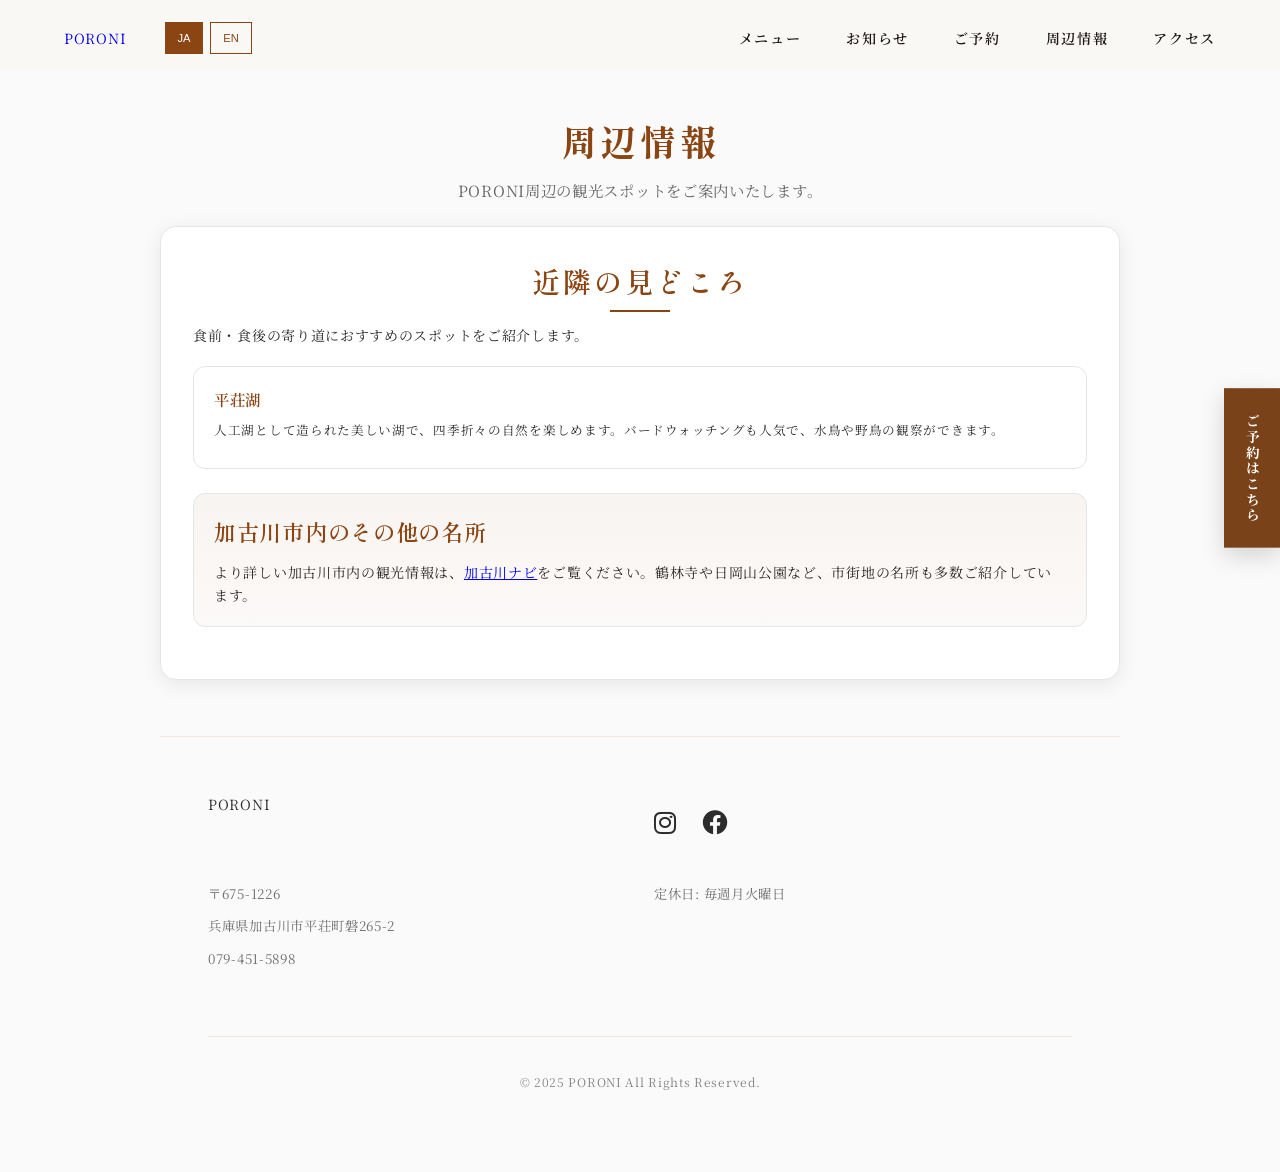
==== area-info.html @ d99c6e8c "Add files via upload" ====
<!DOCTYPE html>
<html lang="ja">
<head>
    <meta charset="UTF-8">
    <meta name="viewport" content="width=device-width, initial-scale=1.0">
    <meta name="format-detection" content="telephone=no">
    <title>周辺情報｜PORONI</title>
    
    <!-- OGP / Twitter Card -->
    <meta property="og:title" content="周辺情報｜PORONI">
    <meta property="og:description" content="PORONI周辺の観光スポットをご案内いたします。">
    <meta property="og:type" content="website">
    <meta property="og:url" content="https://poroni-kakogawa.com/area-info.html">
    <meta property="og:image" content="https://poroni-kakogawa.com/images/ogp-image.jpg">
    <meta property="og:site_name" content="PORONI">
    <meta property="og:locale" content="ja_JP">
    
    <!-- Twitter Card -->
    <meta name="twitter:card" content="summary_large_image">
    <meta name="twitter:title" content="周辺情報｜PORONI">
    <meta name="twitter:description" content="PORONI周辺の観光スポットをご案内いたします。">
    <meta name="twitter:image" content="https://poroni-kakogawa.com/images/ogp-image.jpg">
    
    <!-- その他のメタタグ -->
    <meta name="description" content="PORONI周辺の観光スポットをご案内いたします。">
    <meta name="keywords" content="イタリアン,レストラン,加古川,兵庫,周辺情報,観光,アクセス,PORONI">
    
    <link rel="stylesheet" href="styles.css?v=1.0.1">
    <link rel="preconnect" href="https://fonts.googleapis.com">
    <link rel="preconnect" href="https://fonts.gstatic.com" crossorigin>
    <link href="https://fonts.googleapis.com/css2?family=Noto+Serif+JP:wght@400;500;700&display=swap" rel="stylesheet">
    <link href="https://fonts.googleapis.com/css2?family=Shippori+Mincho+B1&display=swap" rel="stylesheet">
    <link rel="stylesheet" href="https://cdnjs.cloudflare.com/ajax/libs/font-awesome/6.0.0/css/all.min.css">
    
    <style>
      :root{
        --bg:#f8f7f4;          /* 背景（温かみのあるオフホワイト） */
        --card:#ffffff;        /* セクション背景 */
        --text:#2c2c2c;        /* 主要テキスト */
        --muted:#666666;       /* 補助テキスト */
        --accent:#8b4513;      /* 強調（ブラウン） */
        --ok:#8b4513;          /* ○ 予約可（ブラウン） */
        --ng:#d4c4b7;         /* △ 定休日（ベージュ） */
        --warn:#8b4513;        /* 注意喚起（ブラウン） */
        --danger:#8b4513;      /* キャンセル料など（ブラウン） */
        --border:#e5e5e5;      /* 罫線 */
        --radius:16px;
        --shadow:0 4px 20px rgba(0,0,0,.08);
      }
      
      /* メインコンテナの調整 */
      main { padding-top: 0; }
      
      .area-info-container{ max-width:1000px; margin:0 auto; padding:32px 20px 64px; }
      
      .area-info-header{ margin-bottom:24px; text-align:center; }
      .area-info-header h1{ font-size:clamp(28px,4vw,36px); margin:0 0 8px; letter-spacing:.1em; color:var(--accent); font-weight:700; }
      .area-info-header p{ margin:0; color:var(--muted); font-size:1.1rem; }

      .area-info-section{ background:var(--card); border:1px solid var(--border); border-radius:var(--radius); box-shadow:var(--shadow); padding:32px; margin:24px 0; }
      .area-info-section h2{ font-size:clamp(22px,3vw,28px); margin:0 0 20px; letter-spacing:.1em; color:var(--accent); font-weight:600; text-align:center; position:relative; }
      .area-info-section h2::after{ content:''; position:absolute; bottom:-8px; left:50%; transform:translateX(-50%); width:60px; height:2px; background:var(--accent); }
      .area-info-section h3{ font-size:clamp(18px,2.5vw,22px); margin:24px 0 12px; color:var(--accent); font-weight:600; }

      /* 観光スポットグリッド */
      .spots-grid{ display:grid; grid-template-columns:repeat(auto-fit, minmax(300px, 1fr)); gap:24px; margin:20px 0; }
      .spot-card{ background:var(--card); border:1px solid var(--border); border-radius:12px; padding:20px; transition:all 0.3s ease; }
      .spot-card:hover{ transform:translateY(-4px); box-shadow:0 8px 25px rgba(0,0,0,.1); }
      .spot-card h4{ font-size:1.1rem; margin:0 0 8px; color:var(--accent); font-weight:600; }
      .spot-card p{ margin:0 0 8px; color:var(--text); font-size:0.9rem; line-height:1.6; }
      .spot-card .distance{ color:var(--muted); font-size:0.8rem; }

      /* アクセス情報 */
      .access-info{ margin:20px 0; }
      .access-item{ display:flex; align-items:center; gap:12px; margin:12px 0; padding:12px; background:rgba(139,69,19,.05); border-radius:8px; }
      .access-item i{ color:var(--accent); font-size:1.2rem; }
      .access-item .info{ flex:1; }
      .access-item h4{ margin:0 0 4px; color:var(--accent); font-size:1rem; }
      .access-item p{ margin:0; color:var(--text); font-size:0.9rem; }

      /* 駐車場情報 */
      .parking-info{ background:linear-gradient(180deg,rgba(139,69,19,.06),rgba(139,69,19,.03)); border:1px solid var(--border); border-radius:12px; padding:20px; margin:20px 0; }
      .parking-info h3{ margin:0 0 12px; color:var(--accent); }
      .parking-info ul{ margin:0; padding-left:20px; }
      .parking-info li{ margin:8px 0; color:var(--text); }

      .area-info-footer{ margin-top:40px; color:var(--muted); font-size:.95rem; text-align:center; padding:24px 0; border-top:1px solid var(--border); }
      
      /* ナビゲーション */
      .nav-back{ display:inline-flex; align-items:center; gap:8px; color:var(--accent); text-decoration:none; font-weight:600; margin-bottom:24px; padding:8px 16px; border:1px solid var(--accent); border-radius:999px; transition:all 0.2s; }
      .nav-back:hover{ background:var(--accent); color:white; }

      /* ページ遷移アニメーション */
      .page-transition-overlay {
        position: fixed;
        top: 0;
        left: 0;
        width: 100%;
        height: 100%;
        background: var(--accent);
        z-index: 9999;
        opacity: 0;
        visibility: hidden;
        transition: all 0.4s ease-in-out;
      }

      .page-transition-overlay.active {
        opacity: 1;
        visibility: visible;
      }

      .page-transition-overlay::before {
        content: '';
        position: absolute;
        top: 50%;
        left: 50%;
        transform: translate(-50%, -50%);
        width: 60px;
        height: 60px;
        border: 3px solid rgba(255, 255, 255, 0.3);
        border-top: 3px solid white;
        border-radius: 50%;
        animation: spin 1s linear infinite;
      }

      @keyframes spin {
        0% { transform: translate(-50%, -50%) rotate(0deg); }
        100% { transform: translate(-50%, -50%) rotate(360deg); }
      }

      /* ページロード時のフェードイン */
      body {
        opacity: 0;
        animation: fadeIn 0.6s ease-in-out forwards;
      }

      @keyframes fadeIn {
        to {
          opacity: 1;
        }
      }
    </style>
</head>
<body class="day site-loading" data-lang="ja">
    <div class="page-loader" aria-hidden="true">
        <img src="images/logo.png" alt="">
    </div>
    <!-- ページ遷移オーバーレイ -->
    <div class="page-transition-overlay"></div>
    
    <a href="#" class="back-to-top" aria-label="ページの先頭に戻る" aria-label-ja="ページの先頭に戻る" aria-label-en="Back to top">
        <i class="fas fa-arrow-up"></i>
    </a>
            <header>
                <nav>
                    <a href="index.html" class="logo">PORONI</a>
                    <div class="language-switch">
                        <button class="lang-btn active" data-lang="ja">JA</button>
                        <button class="lang-btn" data-lang="en">EN</button>
                    </div>
                    <div class="hamburger">
                        <span></span>
                        <span></span>
                        <span></span>
                    </div>
                    <ul class="nav-links">
                        <li><a href="index.html#menu" data-ja="メニュー" data-en="MENU">メニュー</a></li>
                        <li><a href="index.html#news" data-ja="お知らせ" data-en="NEWS">お知らせ</a></li>
                        <li><a href="reservation.html" data-ja="ご予約" data-en="RESERVATION">ご予約</a></li>
                        <li><a href="area-info.html" data-ja="周辺情報" data-en="AREA INFO">周辺情報</a></li>
                        <li><a href="index.html#access" data-ja="アクセス" data-en="ACCESS">アクセス</a></li>
                    </ul>
                </nav>
            </header>

    <main>
        <div class="area-info-container">
            <div class="area-info-header" style="margin-top: 80px;">
                <h1 data-ja="周辺情報" data-en="AREA INFORMATION">周辺情報</h1>
                <p class="muted" data-ja="PORONI周辺の観光スポットをご案内いたします。" data-en="We provide information about tourist spots around PORONI.">PORONI周辺の観光スポットをご案内いたします。</p>
            </div>

            <section class="area-info-section" aria-labelledby="spots-heading">
                <h2 id="spots-heading" data-ja="近隣の見どころ" data-en="NEARBY ATTRACTIONS">近隣の見どころ</h2>
                <p class="muted" data-ja="食前・食後の寄り道におすすめのスポットをご紹介します。" data-en="We introduce recommended spots for before or after dining.">食前・食後の寄り道におすすめのスポットをご紹介します。</p>
                
                <div class="spots-grid">
                    <div class="spot-card">
                        <h4 data-ja="平荘湖" data-en="Hirazou Lake">平荘湖</h4>
                        <p data-ja="人工湖として造られた美しい湖で、四季折々の自然を楽しめます。バードウォッチングも人気で、水鳥や野鳥の観察ができます。" data-en="A beautiful artificial lake where you can enjoy nature throughout the four seasons. Popular for birdwatching, you can observe waterfowl and wild birds.">人工湖として造られた美しい湖で、四季折々の自然を楽しめます。バードウォッチングも人気で、水鳥や野鳥の観察ができます。</p>
                    </div>
                </div>
                
                <div class="parking-info" style="margin-top: 24px;">
                    <h3 data-ja="加古川市内のその他の名所" data-en="Other Attractions in Kakogawa">加古川市内のその他の名所</h3>
                    <p data-ja="より詳しい加古川市内の観光情報は、<a href='https://kako-navi.jp' target='_blank' rel='noopener noreferrer'>加古川ナビ</a>をご覧ください。鶴林寺や日岡山公園など、市街地の名所も多数ご紹介しています。" data-en="For more detailed tourist information in Kakogawa city, please visit <a href='https://kako-navi.jp' target='_blank' rel='noopener noreferrer'>Kakogawa Navi</a>. It introduces many attractions in the city area including Tsurumine Temple and Hiyokayama Park.">より詳しい加古川市内の観光情報は、<a href="https://kako-navi.jp" target="_blank" rel="noopener noreferrer">加古川ナビ</a>をご覧ください。鶴林寺や日岡山公園など、市街地の名所も多数ご紹介しています。</p>
                </div>
            </section>

            <div class="footer-content">
                <div class="footer-logo">PORONI</div>
                <div class="footer-social">
                    <a href="https://www.instagram.com/poroni_kakogawa/" target="_blank" rel="noopener noreferrer">
                        <i class="fab fa-instagram"></i>
                    </a>
                    <a href="https://www.facebook.com/poroni" target="_blank" rel="noopener noreferrer">
                        <i class="fab fa-facebook"></i>
                    </a>
                </div>
                <div class="footer-info">
                    <p>〒675-1226</p>
                    <p data-ja="兵庫県加古川市平荘町磐265-2" data-en="265-2 Hirazou-cho Iwai, Kakogawa-shi, Hyogo">兵庫県加古川市平荘町磐265-2</p>
                    <p>079-451-5898</p>
                </div>
                <div class="footer-hours">
                    <p data-ja="定休日: 毎週月火曜日" data-en="Closed: Every Monday & Tuesday">定休日: 毎週月火曜日</p>
                </div>
                <div class="footer-bottom">
                    <p>&copy; 2025 PORONI All Rights Reserved.</p>
                </div>
            </div>
        </div>
    </main>

    <a href="reservation.html" class="reservation-banner" data-ja="ご予約はこちら" data-en="MAKE RESERVATION">ご予約はこちら</a>

    <script src="script.js?v=1.0.1"></script>
</body>
</html>
---- styles.css ----
/* 全体のスタイル */
* {
    margin: 0;
    padding: 0;
    box-sizing: border-box;
    transition: all 0.3s ease-in-out;
}

html {
    scroll-behavior: smooth;
    scroll-padding-top: 80px; /* ヘッダーの高さ分のパディングを追加 */
    font-size: clamp(14px, 1vw, 16px);
}

body {
    font-family: 'Noto Serif JP', serif;
    margin: 0;
    padding: 0;
    color: #2c2c2c;
    line-height: 1.6;
    letter-spacing: 0.05em;
    background-color: #fafafa;
    background-image: url('images/pattern.png');
    background-repeat: repeat;
    background-size: 200px;
    background-opacity: 0.05;
}

h1, h2, h3, .section-title {
    font-family: 'Shippori Mincho B1', serif;
}

body.site-loading {
    overflow: hidden;
}

.page-loader {
    position: fixed;
    inset: 0;
    z-index: 10000;
    display: flex;
    align-items: center;
    justify-content: center;
    background-color: #faf8f5;
    opacity: 1;
    visibility: visible;
    transition: opacity 0.7s ease, visibility 0.7s ease;
}

.page-loader img {
    width: clamp(96px, 12vw, 150px);
    height: auto;
    opacity: 0;
    transform: translateY(12px) scale(0.96);
    animation: loaderLogoIn 0.9s ease forwards;
}

body.loader-done .page-loader {
    opacity: 0;
    visibility: hidden;
    pointer-events: none;
}

@keyframes loaderLogoIn {
    0% {
        opacity: 0;
        transform: translateY(12px) scale(0.96);
    }
    100% {
        opacity: 1;
        transform: translateY(0) scale(1);
    }
}

/* ヘッダーとナビゲーション */
header {
    background-color: rgba(250, 248, 245, 0.96);
    box-shadow: none;
    position: fixed;
    width: 100%;
    top: 0;
    z-index: 1000;
    transition: transform 0.3s ease;
    border-bottom: none;
    padding: 1.4rem 0 1rem;
}

nav {
    display: flex;
    justify-content: space-between;
    align-items: center;
    max-width: none;
    margin: 0 auto;
    padding: 0 clamp(1.6rem, 5vw, 5.5rem);
    gap: clamp(1.2rem, 3vw, 3rem);
}

.logo {
    display: inline-flex;
    align-items: center;
    text-decoration: none;
}

.logo img {
    display: block;
    width: auto;
    height: clamp(62px, 7vw, 92px);
    object-fit: contain;
}

.nav-links {
    display: flex;
    list-style: none;
    margin: 0 0 0 auto;
    padding: 0;
    align-items: center;
}

.nav-links li {
    margin-left: clamp(1.4rem, 3.5vw, 3.2rem);
    position: relative;
    display: flex;
    align-items: center;
}

.nav-links a {
    text-decoration: none;
    color: #1f1a17;
    font-weight: 600;
    transition: color 0.3s ease;
    font-size: clamp(0.9rem, 1.1vw, 1.05rem);
    letter-spacing: 0.12em;
    padding: 0.5rem 0;
    display: flex;
    align-items: center;
}

.nav-links a::after {
    content: '';
    position: absolute;
    bottom: 0;
    left: 0;
    width: 100%;
    height: 1px;
    background-color: #8b4513;
    transform: scaleX(0);
    transform-origin: right;
    transition: transform 0.5s ease;
}

.nav-links a:hover {
    color: #8b4513;
}

.nav-links a:hover::after {
    transform: scaleX(1);
    transform-origin: left;
}

.nav-social {
    display: flex;
    gap: 1.5rem;
    margin-left: 2rem;
    align-items: center;
}

.language-switch {
    display: flex;
    gap: 0.5rem;
    margin-left: 0;
    margin-right: 0;
    align-items: center;
}

.lang-btn {
    background: none;
    border: 1px solid #8b4513;
    color: #8b4513;
    padding: 0.65rem 0.85rem;
    border-radius: 0;
    cursor: pointer;
    font-size: 0.8rem;
    font-weight: 500;
    transition: all 0.3s ease;
}

.lang-btn:hover {
    background-color: #8b4513;
    color: #fff;
}

.lang-btn.active {
    background-color: #8b4513;
    color: #fff;
}

@media (max-width: 768px) {
    .language-switch {
        margin-left: auto;
        margin-right: 0.5rem;
    }
    
    .lang-btn {
        padding: 0.2rem 0.6rem;
        font-size: 0.7rem;
    }
}

/* 時間帯に応じたテキストカラー調整 */
body.evening .nav-social a {
    color: #000;
}

body.night .nav-social a {
    color: #fff;
}

body.night .nav-social a:hover {
    color: #ccc;
}

/* ヒーローセクション */
.hero {
    height: 100vh;
    min-height: 760px;
    display: flex;
    align-items: center;
    position: relative;
    overflow: hidden;
    background-color: #faf8f5;
    padding-top: 7.5rem;
}

.hero::before {
    content: '';
    position: absolute;
    top: 6.4rem;
    right: 0;
    width: 66%;
    height: calc(100% - 11.2rem);
    background:
        linear-gradient(90deg, rgba(250, 248, 245, 0.18) 0%, rgba(250, 248, 245, 0) 24%, rgba(0, 0, 0, 0.02) 100%),
        url('images/7.png');
    background-size: cover;
    background-position: center;
    clip-path: polygon(12% 0, 100% 0, 100% 100%, 0% 100%);
    z-index: 1;
}

.hero::after {
    content: '';
    position: absolute;
    top: 6.4rem;
    right: 0;
    width: 66%;
    height: calc(100% - 11.2rem);
    background-image: url('images/texture.png');
    background-repeat: repeat;
    opacity: 0.035;
    z-index: 2;
    clip-path: polygon(12% 0, 100% 0, 100% 100%, 0% 100%);
}

.hero-content {
    position: relative;
    z-index: 3;
    max-width: none;
    margin: 0 auto;
    padding: 0 clamp(2rem, 7vw, 8rem);
    display: flex;
    align-items: center;
    justify-content: flex-start;
    width: 100%;
}

.hero-text {
    width: min(35rem, 38%);
    padding-right: 2rem;
    position: relative;
    z-index: 10;
    background: none;
}

.hero-text::before {
    content: none;
}

.hero-text h1,
.hero-text p {
    transform: none;
}

.hero h1 {
    font-size: clamp(2.1rem, 3.3vw, 3.25rem);
    margin-bottom: 2.4rem;
    letter-spacing: 0.16em;
    font-weight: 800;
    color: #241915;
    line-height: 1.55;
    opacity: 0;
    transform: translateY(30px);
    animation: fadeInUp 1s ease forwards;
    animation-delay: 0.5s;
    white-space: normal;
}

.hero p {
    font-size: clamp(0.9rem, 1vw, 1.05rem);
    margin-bottom: 1.4rem;
    letter-spacing: 0.1em;
    line-height: 2;
    font-weight: 400;
    color: rgba(36, 25, 21, 0.78);
    opacity: 0;
    transform: translateY(30px);
    animation: fadeInUp 1s ease forwards;
    animation-delay: 0.8s;
}

.hero .hero-en {
    margin-top: 1.8rem;
    margin-bottom: 2.8rem;
    color: rgba(36, 25, 21, 0.76);
    line-height: 1.9;
    letter-spacing: 0.13em;
}

.hero-reservation-link {
    display: inline-flex;
    align-items: center;
    justify-content: center;
    min-width: 260px;
    padding: 1.1rem 2.2rem;
    border: 1px solid rgba(95, 50, 20, 0.72);
    color: #6b3915;
    background: rgba(250, 248, 245, 0.42);
    text-decoration: none;
    font-size: 0.95rem;
    font-weight: 700;
    letter-spacing: 0.14em;
    transition: all 0.3s ease;
}

.hero-reservation-link::after {
    content: '→';
    margin-left: 2rem;
    font-size: 1.1rem;
}

.hero-reservation-link:hover {
    color: #fff;
    background: #6b3915;
}

.hero .cta-button {
    display: inline-block;
    padding: clamp(0.8rem, 2vw, 1.2rem) clamp(1.5rem, 4vw, 3rem);
    background-color: #8b4513;
    color: #fff;
    text-decoration: none;
    border: none;
    transition: all 0.3s ease;
    letter-spacing: 0.2em;
    font-size: clamp(0.7rem, 1.5vw, 0.9rem);
    position: relative;
    overflow: hidden;
    opacity: 0;
    transform: translateY(30px);
    animation: fadeInUp 1s ease forwards;
    animation-delay: 1.1s;
}

.hero .cta-button:hover {
    background-color: #d2691e;
    transform: translateY(-3px);
    box-shadow: 0 5px 15px rgba(139, 69, 19, 0.3);
}

/* ヒーローセクションの装飾要素 */
.hero-decoration {
    display: none;
}

.decoration-line {
    width: 50px;
    height: 1px;
    background-color: #8b4513;
    margin: 0 1rem;
}

.decoration-circle {
    width: 10px;
    height: 10px;
    border-radius: 50%;
    background-color: #8b4513;
}

/* メニューセクション */
.menu-section {
    padding: clamp(4rem, 10vw, 8rem) 1rem;
    max-width: 1280px;
    margin: 0 auto;
    position: relative;
}

.menu-section::before {
    content: '';
    position: absolute;
    top: 0;
    left: 50%;
    transform: translateX(-50%);
    width: 1px;
    height: 50px;
    background-color: #8b4513;
}

.menu-section h2 {
    text-align: center;
    margin-bottom: 4rem;
    font-size: clamp(1.65rem, 3vw + 0.5rem, 2.35rem);
    letter-spacing: 0.2em;
    font-weight: 800;
    position: relative;
}

.menu-section h2::after {
    content: '';
    display: block;
    width: 50px;
    height: 1px;
    background-color: #8b4513;
    margin: 1rem auto;
}

.menu-grid {
    display: grid;
    grid-template-columns: repeat(auto-fit, minmax(300px, 1fr));
    gap: 3rem;
    margin-bottom: 3rem;
    transition: grid-template-columns 0.5s ease;
}

.menu-item {
    background: #fff;
    padding: clamp(1.5rem, 3vw, 2.5rem);
    border-radius: 8px;
    box-shadow: 0 3px 15px rgba(0,0,0,0.05);
    transition: all 0.3s ease;
    position: relative;
    overflow: hidden;
}

.menu-item::before {
    content: '';
    position: absolute;
    top: 0;
    left: 0;
    width: 100%;
    height: 100%;
    background-image: url('images/paper-texture.png');
    background-repeat: repeat;
    opacity: 0.05;
    pointer-events: none;
}

.menu-item:hover {
    transform: translateY(-5px);
    box-shadow: 0 5px 20px rgba(0,0,0,0.1);
}

.menu-item h3 {
    font-size: clamp(1.08rem, 2.5vw, 1.5rem);
    margin-bottom: 1.5rem;
    letter-spacing: 0.15em;
    line-height: 1.4;
    font-weight: 800;
    color: #211b17;
}

.menu-item h3 .subtitle {
    font-size: 0.8em;
    color: rgba(44, 44, 44, 0.58);
    font-weight: 500;
    margin-left: 0.5rem;
}

.menu-item p {
    margin-bottom: 1rem;
    font-size: clamp(0.8rem, 1.5vw, 0.95rem);
    line-height: 1.6;
    letter-spacing: 0.08em;
    font-weight: 400;
    color: rgba(95, 50, 20, 0.72);
}

.menu-item-price {
    font-size: clamp(1rem, 2vw, 1.2rem);
    font-weight: 700;
    margin-bottom: 1.5rem;
    color: #6f3915;
}

.menu-item-time {
    font-size: clamp(0.75rem, 1.5vw, 0.9rem);
    color: rgba(95, 50, 20, 0.68);
}

.menu-item-note {
    margin-top: 1.5rem;
    padding-top: 1.5rem;
    border-top: 1px solid rgba(139, 69, 19, 0.1);
    font-size: clamp(0.7rem, 1.2vw, 0.85rem);
    font-style: italic;
    color: rgba(95, 50, 20, 0.62);
}

.menu-note {
    text-align: center;
    margin-top: 3rem;
    padding-top: 2rem;
    border-top: 1px solid rgba(139, 69, 19, 0.1);
}

.menu-note p {
    color: #666;
    font-size: clamp(0.75rem, 1.5vw, 0.9rem);
    margin-bottom: 0.5rem;
}

.menu-note p:before {
    content: '※';
    margin-right: 0.5rem;
    color: #000;
    opacity: 0.8;
}

.menu-social {
    display: flex;
    justify-content: center;
    gap: 2rem;
    margin-top: 2rem;
}

.menu-social a {
    color: #8b4513;
    font-size: 1.8rem;
    transition: all 0.3s ease;
}

.menu-social a:hover {
    color: #d2691e;
    transform: scale(1.1);
}

/* 時間帯に応じたテキストカラー調整 */
body.evening .menu-social a {
    color: #8b4513;
}

body.night .menu-social a {
    color: #f5e6d3;
}

body.night .menu-social a:hover {
    color: #d4c4b7;
}

/* 店舗情報セクション */
.about-section {
    width: 100%;
    background-color: #f5f5f5;
    background-image: url('images/pattern-light.png');
    background-repeat: repeat;
    background-size: 150px;
    padding: clamp(4rem, 10vw, 8rem) 0 0;
    position: relative;
    overflow: hidden;
}

.about-background {
    position: absolute;
    top: 0;
    left: 0;
    width: 100%;
    height: 100%;
    z-index: 0;
    opacity: 0.1;
}

.about-bg-img {
    width: 100%;
    height: 100%;
    object-fit: cover;
    object-position: -50% center;
}

.about-inner {
    max-width: 1280px;
    margin: 0 auto;
    padding: 0 5%;
    position: relative;
    z-index: 1;
}

.about-content {
    display: grid;
    grid-template-columns: repeat(auto-fit, minmax(300px, 1fr));
    gap: 3rem;
    margin-bottom: 4rem;
}

.info {
    padding: 1rem 0;
    position: relative;
}

.info h3 {
    margin-bottom: 1.5rem;
    letter-spacing: 0.15em;
    color: #211b17;
    font-size: clamp(1.08rem, 2vw, 1.3rem);
    font-weight: 800;
    position: relative;
    padding-bottom: 0.5rem;
}

.info h3::after {
    content: '';
    display: block;
    width: 30px;
    height: 1px;
    background-color: #8b4513;
    position: absolute;
    bottom: 0;
    left: 0;
}

.info p {
    margin-bottom: 0.8rem;
    font-size: clamp(0.8rem, 1.5vw, 0.95rem);
    letter-spacing: 0.08em;
    line-height: 1.8;
    font-weight: 400;
    color: rgba(44, 44, 44, 0.68);
}

.info a {
    color: inherit;
    text-decoration: none;
    transition: color 0.3s ease;
}

.info a:hover {
    color: #8b4513;
}

/* アクセスセクション */
.contact-section {
    padding: clamp(4rem, 10vw, 8rem) 1rem;
    max-width: 1280px;
    margin: 0 auto;
    position: relative;
    overflow: hidden;
}

.map-container {
    width: 100%;
    max-width: 960px;
    margin: 0 auto 3rem;
    border-radius: 8px;
    overflow: hidden;
    box-shadow: 0 3px 15px rgba(0,0,0,0.1);
    position: relative;
    padding: 20px;
    background: #fff;
}

.map-container::before {
    content: '';
    position: absolute;
    top: 10px;
    left: 10px;
    right: 10px;
    bottom: 10px;
    border: 1px solid rgba(139, 69, 19, 0.2);
    border-radius: 4px;
    pointer-events: none;
}

.map-container::after {
    content: '';
    position: absolute;
    top: 20px;
    left: 20px;
    right: 20px;
    bottom: 20px;
    border: 1px solid rgba(139, 69, 19, 0.1);
    border-radius: 4px;
    pointer-events: none;
}

.map-container iframe {
    display: block;
    width: 100%;
    height: 350px;
    border: none;
    filter: grayscale(100%);
    border-radius: 4px;
}

.access-info {
    text-align: left;
    margin: 2rem 0 4rem;
    color: #2c2c2c;
    font-size: clamp(0.8rem, 1.5vw, 0.95rem);
    padding-left: 5%;
}

.access-info p {
    margin-bottom: 0.5rem;
}

.access-info .info {
    background: #fff;
    padding: 2rem;
    border-radius: 8px;
    box-shadow: 0 3px 15px rgba(0,0,0,0.05);
}

.access-info .info h3 {
    color: #8b4513;
    font-size: 1.2rem;
    font-weight: 800;
    margin-bottom: 1.5rem;
    padding-bottom: 0.5rem;
    border-bottom: 1px solid rgba(139, 69, 19, 0.2);
}

.access-info .info p {
    margin-bottom: 0.8rem;
    color: rgba(44, 44, 44, 0.68);
    font-size: 0.95rem;
    line-height: 1.6;
}

/* フッター */
footer {
    background-color: #fff;
    padding: clamp(3rem, 8vw, 6rem) 0 2rem;
    position: relative;
    margin-top: 4rem;
    border-top: 1px solid rgba(139, 69, 19, 0.1);
}

.footer-content {
    max-width: 1280px;
    margin: 0 auto;
    padding: 0 5%;
    display: grid;
    grid-template-columns: repeat(2, 1fr);
    gap: 2rem;
    position: relative;
    margin-top: 4rem;
    padding-top: 4rem;
    border-top: 1px solid rgba(139, 69, 19, 0.1);
}

.footer-image {
    grid-column: 2;
    grid-row: 1 / span 4;
    display: flex;
    justify-content: flex-end;
    align-items: flex-start;
}

.footer-img {
    max-width: 200px;
    height: auto;
}

.footer-logo {
    margin-bottom: 1.5rem;
    text-align: left;
}

.footer-logo img {
    display: block;
    width: auto;
    height: clamp(58px, 7vw, 82px);
    object-fit: contain;
}

.footer-logo-img {
    max-width: 150px;
    height: auto;
    display: block;
    margin: 0 auto;
}

.footer-social {
    margin: 1rem 0;
}

.footer-social a {
    display: inline-block;
    margin-right: 1.5rem;
    color: #2c2c2c;
    font-size: 1.5rem;
    transition: color 0.3s ease;
}

.footer-social a:last-child {
    margin-right: 0;
}

.footer-social i {
    font-size: clamp(1.2rem, 2.5vw, 1.8rem);
}

.footer-info p,
.footer-hours p {
    color: rgba(44, 44, 44, 0.68);
    margin-bottom: 0.8rem;
    font-size: clamp(0.75rem, 1.5vw, 0.95rem);
    line-height: 1.6;
}

.footer-bottom {
    grid-column: 1 / -1;
    text-align: center;
    margin-top: 2rem;
    padding: 2.5rem 0 1.2rem;
    border-top: 1px solid rgba(139, 69, 19, 0.1);
}

.footer-bottom p {
    color: rgba(44, 44, 44, 0.58);
    font-size: clamp(0.65rem, 1.2vw, 0.85rem);
}

/* フェードインアニメーション */
.fade-element {
    opacity: 0;
    transform: translateY(20px);
    transition: opacity 0.8s ease, transform 0.8s ease;
}

.fade-in {
    opacity: 1;
    transform: translateY(0);
}

/* 装飾的な要素 */
.section-title {
    position: relative;
    display: inline-block;
    margin-bottom: 3rem;
    opacity: 0;
    transform: translateY(20px);
    transition: opacity 0.8s ease, transform 0.8s ease;
    font-size: clamp(1.65rem, 3vw + 0.5rem, 2.65rem);
    text-align: center;
    letter-spacing: 0.2em;
    font-weight: 800;
    color: #211b17;
}

.section-title.title-animate {
    opacity: 1;
    transform: translateY(0);
}

.section-title::before,
.section-title::after {
    content: '';
    position: absolute;
    height: 1px;
    width: 50px;
    background-color: #8b4513;
    top: 50%;
    transition: width 0.8s ease;
}

.section-title::before {
    left: -70px;
}

.section-title::after {
    right: -70px;
}

.section-title.title-animate::before,
.section-title.title-animate::after {
    width: 100px;
}

/* モバイル表示時のh2横棒の調整 */
@media (max-width: 768px) {
    .section-title::before,
    .section-title::after {
        width: 30px;
    }
    
    .section-title::before {
        left: -40px;
    }
    
    .section-title::after {
        right: -40px;
    }
    
    .section-title.title-animate::before,
    .section-title.title-animate::after {
        width: 50px;
    }

    .footer-content {
        grid-template-columns: 1fr;
    }

    .footer-image {
        grid-column: 1;
        grid-row: auto;
        justify-content: center;
        margin: 2rem 0;
    }

    .about-bg-img {
        object-position: 30% center;
    }
}

@media (max-width: 480px) {
    .section-title::before,
    .section-title::after {
        width: 20px;
    }
    
    .section-title::before {
        left: -30px;
    }
    
    .section-title::after {
        right: -30px;
    }
    
    .section-title.title-animate::before,
    .section-title.title-animate::after {
        width: 30px;
    }
}

/* スクロールインジケーター */
.scroll-indicator {
    position: absolute;
    bottom: 0;
    left: 50%;
    transform: translateX(-50%);
    width: 100%;
    height: 4.8rem;
    display: flex;
    flex-direction: column;
    align-items: center;
    justify-content: center;
    color: #6b3915;
    background: #eee7df;
    z-index: 3;
    opacity: 0;
    animation: fadeIn 1s ease 1.5s forwards;
}

.scroll-indicator::before {
    content: 'SCROLL';
    display: block;
    margin-bottom: 0.45rem;
    color: #6b3915;
    font-size: 0.72rem;
    letter-spacing: 0.14em;
}

.scroll-indicator span {
    display: block;
    width: 1px;
    height: 32px;
    border: none;
    background: #6b3915;
    transform: none;
    margin-bottom: -1.6rem;
    animation: none;
}

.scroll-indicator p {
    font-size: 0.8rem;
    letter-spacing: 0.2em;
}

@keyframes scrollDown {
    0% {
        opacity: 0;
        transform: rotate(45deg) translate(-5px, -5px);
    }
    50% {
        opacity: 1;
    }
    100% {
        opacity: 0;
        transform: rotate(45deg) translate(5px, 5px);
    }
}

@keyframes fadeIn {
    to {
        opacity: 1;
    }
}

@keyframes fadeInUp {
    0% {
        opacity: 0;
        transform: translateY(30px);
    }
    100% {
        opacity: 1;
        transform: translateY(0);
    }
}

/* ハンバーガーメニュー */
.hamburger {
    display: none;
    flex-direction: column;
    justify-content: space-between;
    width: 30px;
    height: 21px;
    cursor: pointer;
    z-index: 1000;
}

.hamburger span {
    display: block;
    width: 100%;
    height: 3px;
    background-color: #2c2c2c;
    transition: all 0.3s ease;
}

.hamburger.active span:nth-child(1) {
    transform: translateY(9px) rotate(45deg);
}

.hamburger.active span:nth-child(2) {
    opacity: 0;
}

.hamburger.active span:nth-child(3) {
    transform: translateY(-9px) rotate(-45deg);
}

@media (max-width: 768px) {
    header {
        padding: 0.8rem 0;
    }

    nav {
        padding: 0 1rem;
        gap: 1rem;
    }

    .logo img {
        height: 48px;
    }

    .logo {
        order: 1;
    }

    .language-switch {
        order: 2;
        margin-left: auto;
        margin-right: 0;
    }

    .hamburger {
        display: flex;
        order: 3;
    }

    .nav-links {
        position: fixed;
        top: 0;
        right: -100%;
        width: 70%;
        height: 100vh;
        background-color: rgba(255, 255, 255, 0.95);
        flex-direction: column;
        justify-content: center;
        align-items: center;
        transition: right 0.3s ease;
        z-index: 999;
    }

    .nav-links.active {
        right: 0;
    }

    .nav-links li {
        margin: 2rem 0;
    }

    .nav-links a {
        font-size: 1.2rem;
    }

    .hero::before,
    .hero::after {
        width: 100%;
        clip-path: none;
    }

    .hero-content {
        padding: 0 1rem;
    }

    .hero-text {
        width: 100%;
        padding-right: 0;
        display: none; /* モバイル表示時にヒーローテキストを非表示 */
    }

    .hero h1 {
        font-size: 2.5rem;
    }

    .hero p {
        font-size: 1rem;
    }

    .hero {
        min-height: 100svh;
        height: auto;
        align-items: flex-start;
        padding-top: 6.5rem;
        padding-bottom: 7rem;
        background-color: #faf8f5;
    }

    .hero::before,
    .hero::after {
        width: 100%;
        top: auto;
        bottom: auto;
        top: 5.6rem;
        height: 42vh;
        clip-path: none;
    }

    .hero::before {
        background:
            linear-gradient(180deg, rgba(0, 0, 0, 0.02) 0%, rgba(250, 248, 245, 0.08) 58%, rgba(250, 248, 245, 0.94) 100%),
            url('images/7.png');
        background-size: cover;
        background-position: center;
    }

    .hero::after {
        opacity: 0.025;
    }

    .hero-content {
        align-items: flex-start;
        padding: calc(42vh + 1.6rem) 1.25rem 0;
    }

    .hero-text {
        width: 100%;
        padding-right: 0;
        display: block;
    }

    .hero h1 {
        font-size: clamp(2rem, 8.5vw, 2.65rem);
        line-height: 1.55;
        margin-bottom: 1.8rem;
        letter-spacing: 0.13em;
    }

    .hero p {
        max-width: 24rem;
        font-size: 0.9rem;
        line-height: 1.9;
        letter-spacing: 0.06em;
    }

    .hero .hero-en {
        margin-top: 1.2rem;
        margin-bottom: 1.8rem;
        font-size: 0.82rem;
        letter-spacing: 0.08em;
    }

    .hero-reservation-link {
        min-width: 0;
        width: min(100%, 320px);
        padding: 0.95rem 1.2rem;
        font-size: 0.86rem;
    }

    .hero-reservation-link::after {
        margin-left: auto;
    }

    .menu-grid {
        grid-template-columns: 1fr;
    }

    .about-content {
        gap: 1.5rem;
    }
    
    /* アクセス情報の上部マージンを調整 */
    .about-content .info:last-child {
        margin-top: 0.5rem;
    }

    .info {
        padding: 1.8rem;
        border-radius: 12px;
    }

    .info h3 {
        font-size: 1.1rem;
    }

    .info p {
        font-size: 0.95rem;
    }

    .contact-form {
        padding: 2rem;
    }

    .reservation-banner {
        padding: 0.8rem 1.5rem;
        font-size: 0.8rem;
    }

    .hero-decoration {
        bottom: 2rem;
    }

    .decoration-line {
        width: 30px;
    }

    .section-title {
        font-size: 1.8rem;
    }

    .menu-item h3 {
        font-size: 1.2rem;
    }

    .menu-item p {
        font-size: 0.9rem;
    }

    .footer-logo {
        margin-bottom: 1.25rem;
    }

    .footer-logo img {
        height: 68px;
    }

    .footer-info p,
    .footer-hours p {
        font-size: 0.8rem;
    }

    .footer-bottom p {
        font-size: 0.7rem;
    }

    .access-info p {
        font-size: 0.85rem;
    }

    .scroll-indicator-left {
        display: none;
    }
}

@media (max-width: 640px) {
    .hero h1 {
        font-size: clamp(1.5rem, 3.5vw + 0.5rem, 2.2rem);
    }
    
    .hero p {
        font-size: clamp(0.8rem, 1.5vw + 0.3rem, 0.95rem);
    }
    
    .menu-item {
        padding: clamp(1.2rem, 2.5vw, 1.8rem);
    }
    
    .footer-social i {
        font-size: 1.5rem;
    }
}

@media (max-width: 480px) {
    .hero h1 {
        font-size: 2rem;
    }

    .hero p {
        font-size: 0.9rem;
    }

    .section-title {
        font-size: 1.5rem;
    }

    .menu-item h3 {
        font-size: 1.1rem;
    }

    .menu-item p {
        font-size: 0.85rem;
    }

    .info h3 {
        font-size: 1rem;
    }

    .info p {
        font-size: 0.85rem;
    }

    .footer-logo {
        margin-bottom: 1rem;
    }

    .footer-logo img {
        height: 56px;
    }

    .footer-info p,
    .footer-hours p {
        font-size: 0.75rem;
    }

    .footer-bottom p {
        font-size: 0.65rem;
    }

    .access-info p {
        font-size: 0.8rem;
    }
}

/* 予約バナー */
.reservation-banner {
    position: fixed;
    right: 0;
    top: 52%;
    transform: translateY(-50%);
    background-color: #7a4218;
    color: #fff;
    border: 1px solid #7a4218;
    padding: 1.7rem 1.15rem;
    writing-mode: vertical-rl;
    text-orientation: upright;
    font-size: 0.98rem;
    font-weight: 700;
    letter-spacing: 0.12em;
    line-height: 1.6;
    box-shadow: 0 8px 24px rgba(0, 0, 0, 0.16);
    z-index: 1000;
    transition: all 0.3s ease;
    cursor: pointer;
    text-decoration: none;
}

.reservation-banner:hover {
    background-color: #5f3214;
    color: #fff;
    border-color: #5f3214;
    transform: translateY(-50%) translateX(-4px);
}

.reservation-banner::before {
    content: none;
}

@media (max-width: 768px) {
    .back-to-top {
        bottom: 5.8rem;
        right: 1rem;
        width: 44px;
        height: 44px;
    }

    .reservation-banner {
        left: 1rem;
        right: 1rem;
        top: auto;
        bottom: 1rem;
        transform: none;
        display: flex;
        align-items: center;
        justify-content: center;
        width: auto;
        padding: 1rem 1.5rem;
        background-color: rgba(95, 50, 20, 0.96);
        color: #fff;
        border-color: rgba(95, 50, 20, 0.96);
        writing-mode: horizontal-tb;
        text-orientation: mixed;
        font-size: 0.95rem;
        letter-spacing: 0.12em;
        box-shadow: 0 10px 28px rgba(0, 0, 0, 0.18);
        opacity: 0;
        visibility: hidden;
        pointer-events: none;
        transform: translateY(120%);
    }

    .reservation-banner:hover {
        transform: translateY(120%);
        background-color: #5f3214;
    }

    body.show-mobile-reservation .reservation-banner {
        opacity: 1;
        visibility: visible;
        pointer-events: auto;
        transform: none;
    }

    body.show-mobile-reservation .reservation-banner:hover {
        transform: none;
    }
}

/* 左側スクロールインジケーター */
.scroll-indicator-left {
    position: fixed;
    left: 2rem;
    top: 50%;
    transform: translateY(-50%);
    display: flex;
    flex-direction: column;
    gap: 1rem;
    z-index: 1000;
}

.scroll-dot {
    width: 12px;
    height: 12px;
    border-radius: 50%;
    background-color: rgba(139, 69, 19, 0.3);
    cursor: pointer;
    transition: all 0.3s ease;
    position: relative;
}

.scroll-dot::before {
    content: attr(data-section);
    position: absolute;
    left: -100px;
    top: 50%;
    transform: translateY(-50%);
    background-color: rgba(139, 69, 19, 0.9);
    color: white;
    padding: 0.5rem 1rem;
    border-radius: 4px;
    font-size: 0.8rem;
    opacity: 0;
    transition: all 0.3s ease;
    white-space: nowrap;
}

.scroll-dot:hover::before {
    opacity: 1;
    left: -120px;
}

.scroll-dot.active {
    background-color: #8b4513;
    transform: scale(1.2);
}

.scroll-dot.active::before {
    opacity: 1;
    left: -120px;
}

@media (max-width: 768px) {
    .scroll-indicator-left {
        display: none;
    }

    .scroll-dot {
        width: 8px;
        height: 8px;
    }

    .scroll-dot::before {
        display: none;
    }
}

/* トランジション設定 */
.logo,
.nav-links a,
.hero h1,
.hero p,
.section-title,
.menu-item h3,
.menu-item p,
.info h3,
.info p,
.footer-logo,
.footer-info p,
.footer-hours p,
.footer-bottom p,
.access-info p {
    transition: all 0.3s ease-in-out;
}

.back-to-top {
    position: fixed;
    bottom: 2rem;
    right: 2rem;
    width: 50px;
    height: 50px;
    background-color: #8b4513;
    color: #fff;
    border-radius: 50%;
    display: flex;
    align-items: center;
    justify-content: center;
    text-decoration: none;
    opacity: 0;
    visibility: hidden;
    transition: all 0.3s ease;
    z-index: 1000;
    box-shadow: 0 2px 10px rgba(0,0,0,0.1);
}

.back-to-top.visible {
    opacity: 1;
    visibility: visible;
}

.back-to-top:hover {
    background-color: #d2691e;
    transform: translateY(-3px);
}

.back-to-top:focus {
    outline: 2px solid #8b4513;
    outline-offset: 2px;
}

.back-to-top i {
    font-size: 1.2rem;
}

@media (max-width: 768px) {
    .back-to-top {
        display: none;
    }
}

/* 画像スライダー */
.image-slider-section {
    padding: clamp(1rem, 3vw, 2rem) 0;
    background-color: #fafafa;
    overflow: hidden;
    position: relative;
}

.image-slider {
    width: 100%;
    overflow: hidden;
    position: relative;
}

.image-slider-track {
    display: flex;
    animation: slide 120s linear infinite;
    width: fit-content;
}

.image-slider-item {
    width: 300px;
    height: 300px;
    flex-shrink: 0;
    margin-right: 20px;
    border-radius: 8px;
    overflow: hidden;
    box-shadow: 0 4px 15px rgba(0,0,0,0.1);
    transition: transform 0.3s ease;
    position: relative;
}

.image-slider-item:hover {
    transform: scale(1.05);
}

.image-slider-item img {
    width: 100%;
    height: 100%;
    object-fit: cover;
    filter: grayscale(30%);
    transition: filter 0.3s ease;
}

.image-slider-item:hover img {
    filter: grayscale(0%);
}

.image-caption {
    position: absolute;
    left: 0;
    right: 0;
    bottom: 0;
    padding: 0.85rem 1rem;
    color: #fff;
    font-size: 0.82rem;
    letter-spacing: 0.1em;
    line-height: 1.5;
    background: linear-gradient(180deg, rgba(0, 0, 0, 0), rgba(20, 13, 8, 0.72));
    text-shadow: 0 1px 8px rgba(0, 0, 0, 0.35);
}

@keyframes slide {
    0% {
        transform: translateX(0);
    }
    100% {
        transform: translateX(-50%);
    }
}

/* レスポンシブ対応 */
@media (max-width: 768px) {
    .image-slider-item {
        width: 200px;
        height: 200px;
        margin-right: 15px;
    }
}

@media (max-width: 480px) {
    .image-slider-item {
        width: 150px;
        height: 150px;
        margin-right: 10px;
    }
}

/* 時間帯ごとの背景スタイル */
body.day {
    background-color: #fafafa;
    background-image: url('images/pattern.png');
    background-repeat: repeat;
    background-size: 200px;
    background-opacity: 0.05;
}

body.evening {
    background-color: #f5e6d3;
    background-image: linear-gradient(rgba(245, 230, 211, 0.8), rgba(245, 230, 211, 0.8)), url('images/pattern.png');
    background-repeat: repeat;
    background-size: 200px;
    background-opacity: 0.05;
}

body.night {
    background-color: #1a1a2e;
    background-image: linear-gradient(rgba(26, 26, 46, 0.9), rgba(26, 26, 46, 0.9)), url('images/pattern.png');
    background-repeat: repeat;
    background-size: 200px;
    background-opacity: 0.05;
}

/* 夜の提灯アニメーション */
body.night::before {
    content: '';
    position: fixed;
    top: 0;
    left: 0;
    width: 100%;
    height: 100%;
    background-image: url('images/lantern.png');
    background-repeat: repeat;
    background-size: 100px;
    opacity: 0.1;
    z-index: -1;
    animation: lanternFloat 10s ease-in-out infinite;
}

@keyframes lanternFloat {
    0%, 100% {
        transform: translateY(0);
    }
    50% {
        transform: translateY(-20px);
    }
}

/* 時間帯に応じたテキストカラー調整 */
body.evening h1, body.evening h2, body.evening h3, body.evening .section-title {
    color: #8b4513;
}

body.night h1, body.night h2, body.night h3, body.night .section-title {
    color: #f5e6d3;
}

body.night p, body.night .menu-item p, body.night .info p {
    color: #d4c4b7;
}

body.night .menu-item {
    background-color: rgba(255, 255, 255, 0.05);
}

body.night .info {
    background-color: rgba(255, 255, 255, 0.05);
}

body.night footer {
    background-color: rgba(255, 255, 255, 0.05);
}

body.night .footer-logo, body.night .footer-info p, body.night .footer-hours p {
    color: #d4c4b7;
}

.footer-info a {
    color: inherit;
    text-decoration: none;
    transition: color 0.3s ease;
}

.footer-info a:hover {
    color: #8b4513;
}

a[href^="tel"] {
    color: inherit;
    text-decoration: none;
    pointer-events: none;
    cursor: default;
} 

/* NEWSセクション */
.news-section {
    padding: clamp(5rem, 9vw, 8rem) 0;
    background-color: #faf8f5;
    background-image: none;
    border-top: 1px solid rgba(95, 50, 20, 0.08);
}

.news-container {
    max-width: 1280px;
    margin: 0 auto;
    padding: 0 5%;
}

.news-container .section-title {
    display: flex;
    align-items: center;
    justify-content: flex-start;
    gap: 1.4rem;
    margin: 0 0 2rem;
    text-align: left;
    font-size: clamp(2rem, 3.4vw, 3rem);
    letter-spacing: 0.18em;
}

.news-container .section-title::before {
    content: '';
    position: static;
    display: block;
    width: 52px;
    height: 1px;
    background-color: rgba(95, 50, 20, 0.75);
}

.news-container .section-title::after {
    content: none;
}

.news-lead {
    margin: 0 0 clamp(2.5rem, 5vw, 4rem) 4.7rem;
    color: rgba(36, 25, 21, 0.62);
    font-size: clamp(0.9rem, 1.1vw, 1rem);
    letter-spacing: 0.08em;
    line-height: 1.8;
}

.news-list {
    display: grid;
    gap: 1.5rem;
    margin-top: 0;
}

.news-item {
    background: #fff;
    border-radius: 6px;
    box-shadow: 0 8px 24px rgba(40, 28, 20, 0.08);
    border-left: none;
    transition: all 0.3s ease;
    overflow: hidden;
}

.news-item:hover {
    transform: translateY(-2px);
    box-shadow: 0 14px 34px rgba(40, 28, 20, 0.12);
}

.news-item-featured {
    display: grid;
    grid-template-columns: minmax(220px, 32%) 1fr;
    min-height: 250px;
}

.news-featured-image {
    display: block;
    min-height: 250px;
    position: relative;
    overflow: hidden;
}

.news-featured-image img {
    width: 100%;
    height: 100%;
    object-fit: cover;
    display: block;
    filter: saturate(0.9);
    transition: transform 0.5s ease;
}

.news-item-featured:hover .news-featured-image img {
    transform: scale(1.04);
}

.news-badge {
    position: absolute;
    top: 0;
    left: 0;
    z-index: 1;
    display: inline-flex;
    align-items: center;
    justify-content: center;
    min-width: 72px;
    height: 52px;
    padding: 0 1rem;
    background-color: #7a4218;
    color: #fff;
    font-size: 0.9rem;
    font-weight: 700;
    letter-spacing: 0.12em;
}

.news-featured-body {
    padding: clamp(1.6rem, 3.2vw, 2.5rem);
    display: flex;
    flex-direction: column;
    justify-content: center;
}

.news-date {
    color: #7a4218;
    font-size: 0.95rem;
    font-weight: 600;
    letter-spacing: 0.12em;
    margin-bottom: 1.2rem;
}

.news-title {
    font-size: clamp(1.2rem, 1.8vw, 1.65rem);
    font-weight: 800;
    color: #211b17;
    margin-bottom: 1.6rem;
    line-height: 1.55;
    letter-spacing: 0.12em;
}

.news-title a {
    color: inherit;
    text-decoration: none;
    transition: color 0.3s ease;
}

.news-title a:hover {
    color: #8b4513;
}

.news-excerpt {
    margin-bottom: 1.7rem;
    color: rgba(36, 25, 21, 0.68);
    font-size: 0.92rem;
    line-height: 1.9;
    letter-spacing: 0.06em;
}

.news-detail-link {
    align-self: flex-start;
    color: #7a4218;
    text-decoration: none;
    font-size: 0.92rem;
    font-weight: 700;
    letter-spacing: 0.12em;
    padding-bottom: 0.65rem;
    border-bottom: 1px solid rgba(122, 66, 24, 0.6);
}

.news-detail-link::after {
    content: '→';
    margin-left: 1.7rem;
    font-size: 1.05rem;
}

.news-item-compact a {
    min-height: 88px;
    display: flex;
    align-items: center;
    gap: 1.8rem;
    padding: 1.55rem 1.7rem;
    color: inherit;
    text-decoration: none;
}

.news-item-compact .news-date {
    flex: 0 0 9.5rem;
    margin-bottom: 0;
    color: rgba(36, 25, 21, 0.72);
    font-size: 0.95rem;
    white-space: nowrap;
}

.news-item-compact a::before {
    content: '';
    flex: 0 0 1px;
    width: 1px;
    height: 34px;
    background: rgba(95, 50, 20, 0.18);
}

.news-item-compact .news-title {
    flex: 1 1 auto;
    margin-bottom: 0;
    min-width: 0;
    font-size: clamp(0.95rem, 1.25vw, 1.2rem);
    word-break: keep-all;
    overflow-wrap: anywhere;
}

.news-arrow {
    flex: 0 0 auto;
    color: #7a4218;
    font-size: 1.6rem;
}

.news-loading {
    text-align: center;
    padding: 2rem;
    color: #666;
}

.news-error {
    text-align: center;
    padding: 2rem;
    color: #d32f2f;
}

.news-more {
    text-align: center;
    margin-top: 2rem;
    padding-top: 1.5rem;
    border-top: none;
}

.more-btn {
    display: inline-flex;
    align-items: center;
    justify-content: center;
    min-width: 330px;
    padding: 1.15rem 2.2rem;
    background-color: transparent;
    color: #7a4218;
    text-decoration: none;
    border: 1px solid rgba(122, 66, 24, 0.75);
    border-radius: 0;
    font-weight: 700;
    letter-spacing: 0.14em;
    transition: all 0.3s ease;
    box-shadow: none;
}

.more-btn::after {
    content: '→';
    margin-left: 3.2rem;
    font-size: 1.1rem;
}

.more-btn:hover {
    color: #fff;
    background-color: #7a4218;
    transform: translateY(-2px);
    box-shadow: none;
}

@media (max-width: 768px) {
    .news-item {
        padding: 0;
    }

    .news-container .section-title {
        gap: 1rem;
        font-size: clamp(1.8rem, 8vw, 2.4rem);
        margin-bottom: 1.3rem;
    }

    .news-container .section-title::before {
        width: 36px;
    }

    .news-lead {
        margin-left: 0;
        margin-bottom: 2rem;
    }

    .news-item-featured {
        grid-template-columns: 1fr;
    }

    .news-featured-image {
        min-height: 150px;
        max-height: 180px;
    }

    .news-featured-body {
        padding: 1.25rem;
    }
    
    .news-title {
        font-size: 1.05rem;
    }
    
    .news-date {
        font-size: 0.8rem;
    }

    .news-item-compact a {
        min-height: auto;
        align-items: flex-start;
        flex-wrap: wrap;
        gap: 0.8rem 1rem;
        padding: 1.25rem;
    }

    .news-item-compact a::before {
        content: none;
    }

    .news-item-compact .news-date {
        flex: 1 0 100%;
    }

    .news-item-compact .news-title {
        flex: 1 1 0;
        font-size: 1rem;
    }
    
    .more-btn {
        min-width: 0;
        width: 100%;
        padding: 0.95rem 1.5rem;
        font-size: 0.9rem;
    }
} 

/* キャンセルポリシーセクション */
.cancellation-policy-section {
    padding: clamp(4rem, 10vw, 8rem) 0;
    background-color: #fff;
    border-top: 1px solid rgba(139, 69, 19, 0.1);
}

.policy-container {
    max-width: 1280px;
    margin: 0 auto;
    padding: 0 5%;
}


.policy-content {
    max-width: 960px;
    margin: 0 auto;
    text-align: center;
}

.policy-content p {
    font-size: clamp(0.9rem, 1.5vw, 1rem);
    line-height: 1.8;
    margin-bottom: 1.5rem;
    color: rgba(44, 44, 44, 0.68);
}

.policy-note {
    font-size: clamp(0.8rem, 1.3vw, 0.9rem) !important;
    color: #8b4513 !important;
    font-style: italic;
    margin-top: 2rem;
    padding: 1.5rem;
    background-color: rgba(139, 69, 19, 0.05);
    border-radius: 8px;
    border-left: 3px solid #8b4513;
}

@media (max-width: 768px) {
    .policy-content p {
        text-align: left;
    }
    
    .policy-note {
        text-align: left;
        padding: 1rem;
    }
} 

/* ===== 統一コンテナスタイル ===== */

/* コンテナ共通 */
.policy-container,
.menu-container {
  max-width: 1280px;
  margin: 0 auto;
  padding: 0 5%;
  box-sizing: border-box;
}

/* 見出し共通 */
.policy-container .section-title,
.menu-container .section-title {
  text-align: center;
  margin: 0 0 4rem 0;
  font-size: clamp(1.65rem, 3vw + 0.5rem, 2.35rem);
  letter-spacing: 0.2em;
  font-weight: 800;
  position: relative;
  box-sizing: border-box;
}

/* 見出しの装飾線 */
.policy-container .section-title::after,
.menu-container .section-title::after {
  content: '';
  display: block;
  width: 50px;
  height: 1px;
  background-color: #8b4513;
  margin: 1rem auto;
}

/* ===== メニュー再設計 ===== */
.menu-section {
  max-width: 1280px;
  padding: clamp(5rem, 9vw, 8rem) 1rem;
  background-color: transparent;
}

.menu-section::before {
  content: none;
}

.menu-container .section-title {
  display: flex;
  align-items: center;
  justify-content: flex-start;
  gap: 1.4rem;
  margin: 0 0 1.8rem;
  text-align: left;
  font-size: clamp(2rem, 3.4vw, 3rem);
  letter-spacing: 0.2em;
}

.menu-container .section-title::before,
.menu-container .section-title::after {
  content: '';
  position: static;
  display: block;
  width: 52px;
  height: 1px;
  margin: 0;
  background-color: rgba(95, 50, 20, 0.75);
}

.menu-intro {
  max-width: 560px;
  margin: 0 0 clamp(2.5rem, 5vw, 4rem) 4.7rem;
}

.menu-intro p {
  color: rgba(36, 25, 21, 0.68);
  font-size: clamp(0.9rem, 1.1vw, 1rem);
  letter-spacing: 0.08em;
  line-height: 2;
}

.menu-grid {
  display: grid;
  grid-template-columns: repeat(2, minmax(0, 1fr));
  gap: clamp(1.5rem, 3vw, 2rem);
  margin-bottom: 2.8rem;
}

.menu-item {
  display: grid;
  grid-template-columns: 48% 52%;
  min-height: 460px;
  padding: 0;
  background: #fff;
  border-radius: 8px;
  box-shadow: 0 10px 30px rgba(40, 28, 20, 0.08);
  overflow: hidden;
}

.menu-item::before {
  content: none;
}

.menu-item:hover {
  transform: translateY(-4px);
  box-shadow: 0 16px 40px rgba(40, 28, 20, 0.12);
}

.menu-item-image {
  min-height: 100%;
  overflow: hidden;
}

.menu-item-image img {
  display: block;
  width: 100%;
  height: 100%;
  object-fit: cover;
  filter: saturate(0.92);
  transition: transform 0.5s ease;
}

.menu-item:hover .menu-item-image img {
  transform: scale(1.04);
}

.menu-item-content {
  display: flex;
  flex-direction: column;
  justify-content: center;
  min-width: 0;
  padding: clamp(1.6rem, 3vw, 2.4rem);
}

.menu-badge {
  align-self: flex-start;
  margin-bottom: 1rem;
  padding: 0.35rem 0.65rem;
  background-color: #7a4218;
  color: #fff;
  font-size: 0.72rem;
  font-weight: 700;
  letter-spacing: 0.1em;
  border-radius: 2px;
}

.menu-item h3 {
  margin-bottom: 1.1rem;
  color: #211b17;
  font-size: clamp(1.25rem, 1.8vw, 1.55rem);
  font-weight: 800;
  letter-spacing: 0.15em;
  line-height: 1.4;
}

.menu-item p {
  margin-bottom: 0.8rem;
  color: rgba(36, 25, 21, 0.68);
  font-size: clamp(0.8rem, 1.5vw, 0.95rem);
  font-weight: 400;
  letter-spacing: 0.08em;
  line-height: 1.8;
}

.menu-item-price {
  position: relative;
  margin-top: 1rem;
  margin-bottom: 0.1rem;
  padding-top: 1.4rem;
  color: #7a4218;
  font-size: clamp(1.8rem, 3vw, 2.35rem);
  font-weight: 500;
  letter-spacing: 0.08em;
  line-height: 1;
}

.menu-item-price::before {
  content: '';
  position: absolute;
  top: 0;
  left: 0;
  width: 1px;
  height: 18px;
  background-color: #7a4218;
}

.menu-item-tax {
  color: rgba(36, 25, 21, 0.66);
  font-size: 0.9rem;
}

.menu-item-description {
  margin-top: 1.4rem;
  margin-bottom: 1.2rem;
}

.menu-item-times {
  margin-top: 0.7rem;
  padding-top: 1rem;
  border-top: 1px solid rgba(95, 50, 20, 0.14);
}

.menu-item-time {
  display: flex;
  align-items: flex-start;
  gap: 0.6rem;
  color: rgba(36, 25, 21, 0.7);
  font-size: clamp(0.78rem, 1.2vw, 0.9rem);
}

.menu-item-time::before {
  content: '○';
  color: rgba(122, 66, 24, 0.75);
  font-size: 0.85em;
  line-height: 1.7;
}

.menu-reservation-link {
  display: inline-flex;
  align-items: center;
  justify-content: center;
  margin-top: 1.4rem;
  padding: 0.9rem 1.2rem;
  border: 1px solid rgba(122, 66, 24, 0.75);
  color: #7a4218;
  background: transparent;
  text-decoration: none;
  font-size: 0.9rem;
  font-weight: 700;
  letter-spacing: 0.1em;
  transition: all 0.3s ease;
}

.menu-reservation-link::after {
  content: '→';
  margin-left: 1rem;
}

.menu-reservation-link:hover,
.menu-item-recommended .menu-reservation-link {
  color: #fff;
  background-color: #7a4218;
}

.menu-item-recommended .menu-reservation-link:hover {
  background-color: #5f3214;
}

.menu-note {
  display: grid;
  grid-template-columns: 1fr;
  gap: 1rem 2rem;
  align-items: center;
  margin: 0 auto;
  padding: 1.6rem 2rem;
  background: rgba(238, 231, 223, 0.85);
  border-top: none;
  border-radius: 6px;
  text-align: left;
}

.menu-note::before {
  content: none;
}

.menu-note p {
  margin-bottom: 0;
  color: rgba(36, 25, 21, 0.72);
  font-size: clamp(0.8rem, 1.2vw, 0.95rem);
  letter-spacing: 0.08em;
  line-height: 1.7;
}

.menu-note p::before {
  content: 'ⓘ';
  margin-right: 1rem;
  color: rgba(122, 66, 24, 0.68);
}

@media (max-width: 900px) {
  .menu-grid {
    grid-template-columns: 1fr;
  }
}

@media (max-width: 768px) {
  .menu-container .section-title {
    gap: 1rem;
    font-size: clamp(1.8rem, 8vw, 2.4rem);
  }

  .menu-container .section-title::before,
  .menu-container .section-title::after {
    width: 36px;
  }

  .menu-intro {
    margin-left: 0;
  }

  .menu-item {
    grid-template-columns: 1fr;
    min-height: 0;
  }

  .menu-item-image {
    height: 260px;
  }

  .menu-note {
    grid-template-columns: 1fr;
    padding: 1.4rem;
  }

  .menu-note::before {
    display: none;
  }
}
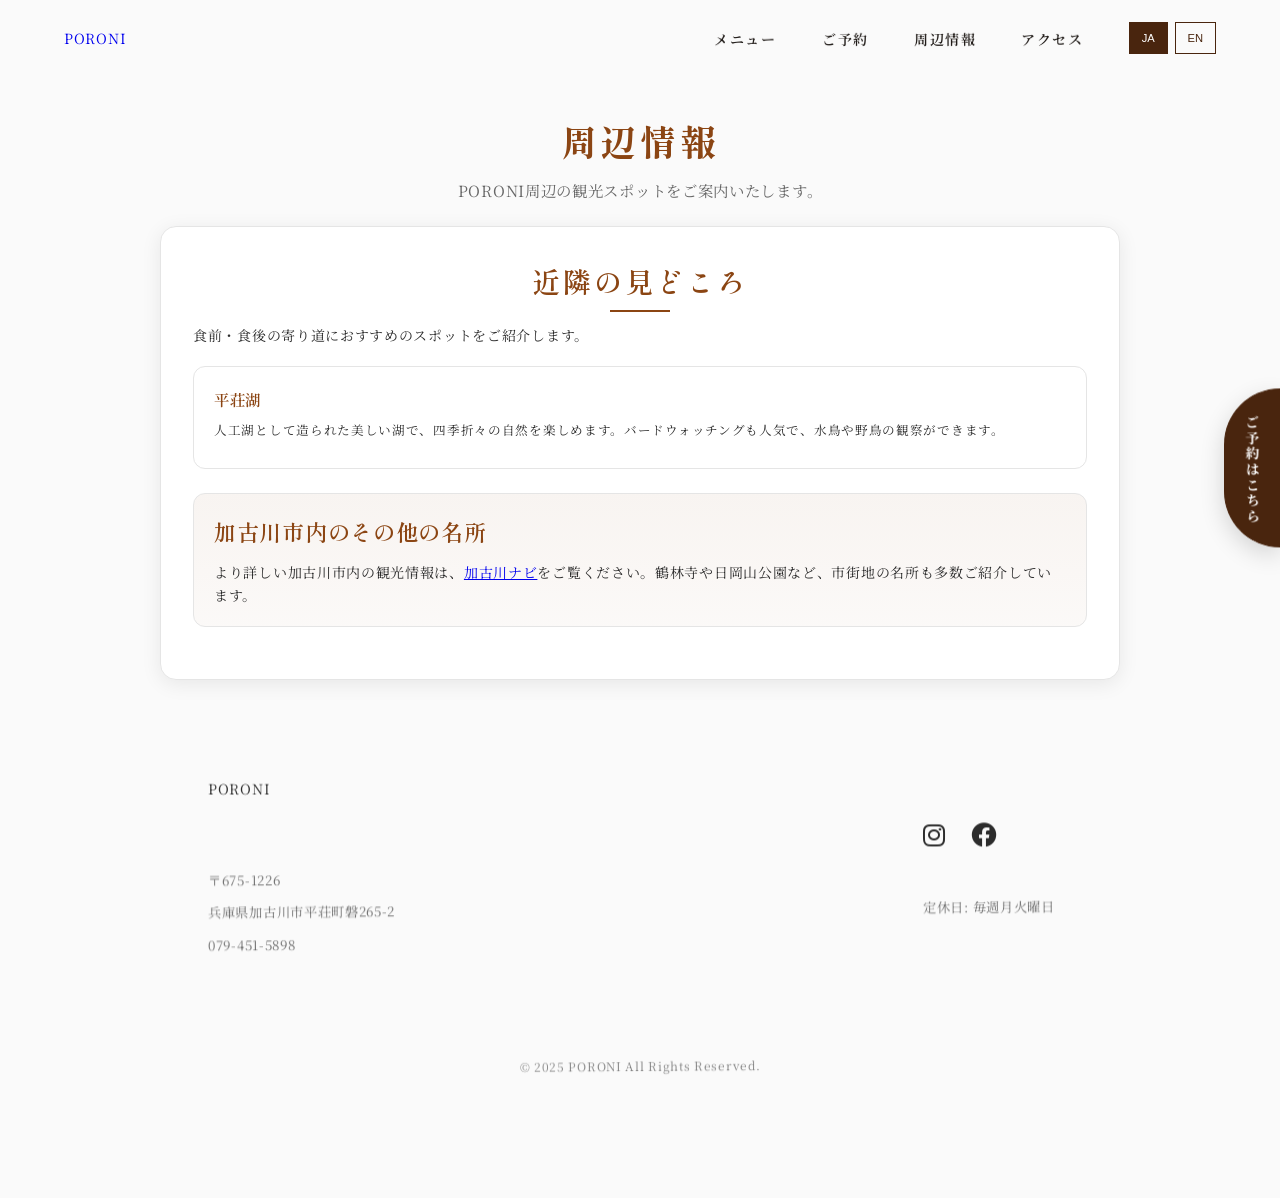
==== commit ce7205bd: "Add files via upload" ====
--- a/area-info.html
+++ b/area-info.html
@@ -153,11 +153,7 @@
     </a>
             <header>
                 <nav>
-                    <a href="index.html" class="logo">PORONI</a>
-                    <div class="language-switch">
-                        <button class="lang-btn active" data-lang="ja">JA</button>
-                        <button class="lang-btn" data-lang="en">EN</button>
-                    </div>
+                    <a href="index.html#home" class="logo">PORONI</a>
                     <div class="hamburger">
                         <span></span>
                         <span></span>
@@ -165,10 +161,15 @@
                     </div>
                     <ul class="nav-links">
                         <li><a href="index.html#menu" data-ja="メニュー" data-en="MENU">メニュー</a></li>
-                        <li><a href="index.html#news" data-ja="お知らせ" data-en="NEWS">お知らせ</a></li>
                         <li><a href="reservation.html" data-ja="ご予約" data-en="RESERVATION">ご予約</a></li>
                         <li><a href="area-info.html" data-ja="周辺情報" data-en="AREA INFO">周辺情報</a></li>
                         <li><a href="index.html#access" data-ja="アクセス" data-en="ACCESS">アクセス</a></li>
+                        <li class="nav-language">
+                            <div class="language-switch">
+                                <button class="lang-btn active" data-lang="ja">JA</button>
+                                <button class="lang-btn" data-lang="en">EN</button>
+                            </div>
+                        </li>
                     </ul>
                 </nav>
             </header>
--- a/styles.css
+++ b/styles.css
@@ -8,14 +8,20 @@
 
 html {
     scroll-behavior: smooth;
-    scroll-padding-top: 80px; /* ヘッダーの高さ分のパディングを追加 */
+    scroll-padding-top: 80px;
+    /* ヘッダーの高さ分のパディングを追加 */
     font-size: clamp(14px, 1vw, 16px);
+    overflow-x: hidden;
+    overflow-x: clip;
 }
 
 body {
     font-family: 'Noto Serif JP', serif;
     margin: 0;
     padding: 0;
+    width: 100%;
+    overflow-x: hidden;
+    overflow-x: clip;
     color: #2c2c2c;
     line-height: 1.6;
     letter-spacing: 0.05em;
@@ -26,7 +32,10 @@
     background-opacity: 0.05;
 }
 
-h1, h2, h3, .section-title {
+h1,
+h2,
+h3,
+.section-title {
     font-family: 'Shippori Mincho B1', serif;
 }
 
@@ -66,6 +75,7 @@
         opacity: 0;
         transform: translateY(12px) scale(0.96);
     }
+
     100% {
         opacity: 1;
         transform: translateY(0) scale(1);
@@ -74,7 +84,7 @@
 
 /* ヘッダーとナビゲーション */
 header {
-    background-color: rgba(250, 248, 245, 0.96);
+    background-color: transparent;
     box-shadow: none;
     position: fixed;
     width: 100%;
@@ -142,14 +152,14 @@
     left: 0;
     width: 100%;
     height: 1px;
-    background-color: #8b4513;
+    background-color: #49250E;
     transform: scaleX(0);
     transform-origin: right;
     transition: transform 0.5s ease;
 }
 
 .nav-links a:hover {
-    color: #8b4513;
+    color: #49250E;
 }
 
 .nav-links a:hover::after {
@@ -172,10 +182,14 @@
     align-items: center;
 }
 
+.nav-language {
+    flex-shrink: 0;
+}
+
 .lang-btn {
     background: none;
-    border: 1px solid #8b4513;
-    color: #8b4513;
+    border: 1px solid #49250E;
+    color: #49250E;
     padding: 0.65rem 0.85rem;
     border-radius: 0;
     cursor: pointer;
@@ -185,21 +199,20 @@
 }
 
 .lang-btn:hover {
-    background-color: #8b4513;
+    background-color: #49250E;
     color: #fff;
 }
 
 .lang-btn.active {
-    background-color: #8b4513;
+    background-color: #49250E;
     color: #fff;
 }
 
 @media (max-width: 768px) {
-    .language-switch {
-        margin-left: auto;
-        margin-right: 0.5rem;
-    }
-    
+    .nav-links .language-switch {
+        margin: 0;
+    }
+
     .lang-btn {
         padding: 0.2rem 0.6rem;
         font-size: 0.7rem;
@@ -231,54 +244,50 @@
     padding-top: 7.5rem;
 }
 
-.hero::before {
-    content: '';
-    position: absolute;
-    top: 6.4rem;
-    right: 0;
-    width: 66%;
-    height: calc(100% - 11.2rem);
-    background:
-        linear-gradient(90deg, rgba(250, 248, 245, 0.18) 0%, rgba(250, 248, 245, 0) 24%, rgba(0, 0, 0, 0.02) 100%),
-        url('images/7.png');
-    background-size: cover;
-    background-position: center;
-    clip-path: polygon(12% 0, 100% 0, 100% 100%, 0% 100%);
-    z-index: 1;
-}
-
+.hero::before,
 .hero::after {
-    content: '';
-    position: absolute;
-    top: 6.4rem;
-    right: 0;
-    width: 66%;
-    height: calc(100% - 11.2rem);
-    background-image: url('images/texture.png');
-    background-repeat: repeat;
-    opacity: 0.035;
-    z-index: 2;
-    clip-path: polygon(12% 0, 100% 0, 100% 100%, 0% 100%);
+    content: none;
 }
 
 .hero-content {
     position: relative;
-    z-index: 3;
+    z-index: 40;
     max-width: none;
     margin: 0 auto;
     padding: 0 clamp(2rem, 7vw, 8rem);
     display: flex;
     align-items: center;
-    justify-content: flex-start;
+    justify-content: center;
+    flex-direction: column;
     width: 100%;
+    gap: 1.5rem;
+}
+
+.hero-brand {
+    display: flex;
+    align-items: center;
+    justify-content: center;
+    width: min(52rem, 75%);
+}
+
+.hero-logo {
+    display: none;
+    width: 100%;
+    max-width: 760px;
+    height: auto;
+    object-fit: contain;
+    filter: drop-shadow(0 14px 24px rgba(59, 34, 23, 0.08));
 }
 
 .hero-text {
-    width: min(35rem, 38%);
-    padding-right: 2rem;
+    width: auto;
+    padding-right: 0;
     position: relative;
     z-index: 10;
     background: none;
+    margin-bottom: 0;
+    display: flex;
+    justify-content: center;
 }
 
 .hero-text::before {
@@ -326,18 +335,20 @@
 }
 
 .hero-reservation-link {
+    margin-bottom: 0;
     display: inline-flex;
     align-items: center;
     justify-content: center;
     min-width: 260px;
     padding: 1.1rem 2.2rem;
-    border: 1px solid rgba(95, 50, 20, 0.72);
-    color: #6b3915;
+    border: 1px solid #49250E;
+    color: #49250E;
     background: rgba(250, 248, 245, 0.42);
     text-decoration: none;
     font-size: 0.95rem;
     font-weight: 700;
     letter-spacing: 0.14em;
+    border-radius: 999px;
     transition: all 0.3s ease;
 }
 
@@ -349,13 +360,13 @@
 
 .hero-reservation-link:hover {
     color: #fff;
-    background: #6b3915;
+    background: #49250E;
 }
 
 .hero .cta-button {
     display: inline-block;
     padding: clamp(0.8rem, 2vw, 1.2rem) clamp(1.5rem, 4vw, 3rem);
-    background-color: #8b4513;
+    background-color: #49250E;
     color: #fff;
     text-decoration: none;
     border: none;
@@ -371,9 +382,9 @@
 }
 
 .hero .cta-button:hover {
-    background-color: #d2691e;
+    background-color: #49250E;
     transform: translateY(-3px);
-    box-shadow: 0 5px 15px rgba(139, 69, 19, 0.3);
+    box-shadow: 0 5px 15px rgba(73, 37, 14, 0.3);
 }
 
 /* ヒーローセクションの装飾要素 */
@@ -397,7 +408,7 @@
 
 /* メニューセクション */
 .menu-section {
-    padding: clamp(4rem, 10vw, 8rem) 1rem;
+    padding: clamp(3rem, 7vw, 5rem) 1rem clamp(1rem, 3vw, 2rem);
     max-width: 1280px;
     margin: 0 auto;
     position: relative;
@@ -415,7 +426,7 @@
 }
 
 .menu-section h2 {
-    text-align: center;
+    text-align: left;
     margin-bottom: 4rem;
     font-size: clamp(1.65rem, 3vw + 0.5rem, 2.35rem);
     letter-spacing: 0.2em;
@@ -444,7 +455,7 @@
     background: #fff;
     padding: clamp(1.5rem, 3vw, 2.5rem);
     border-radius: 8px;
-    box-shadow: 0 3px 15px rgba(0,0,0,0.05);
+    box-shadow: 0 3px 15px rgba(0, 0, 0, 0.05);
     transition: all 0.3s ease;
     position: relative;
     overflow: hidden;
@@ -465,7 +476,7 @@
 
 .menu-item:hover {
     transform: translateY(-5px);
-    box-shadow: 0 5px 20px rgba(0,0,0,0.1);
+    box-shadow: 0 5px 20px rgba(0, 0, 0, 0.1);
 }
 
 .menu-item h3 {
@@ -524,7 +535,8 @@
 .menu-note p {
     color: #666;
     font-size: clamp(0.75rem, 1.5vw, 0.9rem);
-    margin-bottom: 0.5rem;
+    margin-bottom: 0.25rem;
+    line-height: 1.4;
 }
 
 .menu-note p:before {
@@ -568,16 +580,17 @@
 /* 店舗情報セクション */
 .about-section {
     width: 100%;
-    background-color: #f5f5f5;
-    background-image: url('images/pattern-light.png');
-    background-repeat: repeat;
-    background-size: 150px;
-    padding: clamp(4rem, 10vw, 8rem) 0 0;
+    background-color: transparent;
+    background-image: none;
+    background-repeat: no-repeat;
+    background-size: auto;
+    padding: clamp(1.5rem, 4vw, 3rem) 0 0;
     position: relative;
     overflow: hidden;
 }
 
 .about-background {
+    display: none;
     position: absolute;
     top: 0;
     left: 0;
@@ -647,11 +660,10 @@
 .info a {
     color: inherit;
     text-decoration: none;
-    transition: color 0.3s ease;
 }
 
 .info a:hover {
-    color: #8b4513;
+    color: inherit;
 }
 
 /* アクセスセクション */
@@ -665,47 +677,29 @@
 
 .map-container {
     width: 100%;
-    max-width: 960px;
+    max-width: 680px;
     margin: 0 auto 3rem;
-    border-radius: 8px;
+    border-radius: 12px;
     overflow: hidden;
-    box-shadow: 0 3px 15px rgba(0,0,0,0.1);
-    position: relative;
-    padding: 20px;
-    background: #fff;
-}
-
-.map-container::before {
-    content: '';
-    position: absolute;
-    top: 10px;
-    left: 10px;
-    right: 10px;
-    bottom: 10px;
-    border: 1px solid rgba(139, 69, 19, 0.2);
-    border-radius: 4px;
-    pointer-events: none;
-}
-
+    box-shadow: 0 4px 20px rgba(0, 0, 0, 0.06);
+    position: relative;
+    padding: 0;
+    background: transparent;
+    border: 1px solid rgba(0, 0, 0, 0.08);
+}
+
+.map-container::before,
 .map-container::after {
-    content: '';
-    position: absolute;
-    top: 20px;
-    left: 20px;
-    right: 20px;
-    bottom: 20px;
-    border: 1px solid rgba(139, 69, 19, 0.1);
-    border-radius: 4px;
-    pointer-events: none;
+    display: none;
 }
 
 .map-container iframe {
     display: block;
     width: 100%;
-    height: 350px;
+    height: 280px;
     border: none;
     filter: grayscale(100%);
-    border-radius: 4px;
+    border-radius: 12px;
 }
 
 .access-info {
@@ -724,7 +718,7 @@
     background: #fff;
     padding: 2rem;
     border-radius: 8px;
-    box-shadow: 0 3px 15px rgba(0,0,0,0.05);
+    box-shadow: 0 3px 15px rgba(0, 0, 0, 0.05);
 }
 
 .access-info .info h3 {
@@ -745,11 +739,11 @@
 
 /* フッター */
 footer {
-    background-color: #fff;
+    background-color: transparent;
     padding: clamp(3rem, 8vw, 6rem) 0 2rem;
     position: relative;
     margin-top: 4rem;
-    border-top: 1px solid rgba(139, 69, 19, 0.1);
+    border-top: none;
 }
 
 .footer-content {
@@ -762,7 +756,7 @@
     position: relative;
     margin-top: 4rem;
     padding-top: 4rem;
-    border-top: 1px solid rgba(139, 69, 19, 0.1);
+    border-top: none;
 }
 
 .footer-image {
@@ -801,6 +795,21 @@
     margin: 1rem 0;
 }
 
+@media (min-width: 769px) {
+    .footer-social,
+    .footer-hours {
+        grid-column: 2;
+        justify-self: start;
+        margin-left: clamp(8rem, 21vw, 21rem);
+        transform: translateY(2rem);
+        text-align: left;
+    }
+
+    .footer-social {
+        width: max-content;
+    }
+}
+
 .footer-social a {
     display: inline-block;
     margin-right: 1.5rem;
@@ -830,7 +839,7 @@
     text-align: center;
     margin-top: 2rem;
     padding: 2.5rem 0 1.2rem;
-    border-top: 1px solid rgba(139, 69, 19, 0.1);
+    border-top: none;
 }
 
 .footer-bottom p {
@@ -896,19 +905,20 @@
 
 /* モバイル表示時のh2横棒の調整 */
 @media (max-width: 768px) {
+
     .section-title::before,
     .section-title::after {
         width: 30px;
     }
-    
+
     .section-title::before {
         left: -40px;
     }
-    
+
     .section-title::after {
         right: -40px;
     }
-    
+
     .section-title.title-animate::before,
     .section-title.title-animate::after {
         width: 50px;
@@ -931,80 +941,23 @@
 }
 
 @media (max-width: 480px) {
+
     .section-title::before,
     .section-title::after {
         width: 20px;
     }
-    
+
     .section-title::before {
         left: -30px;
     }
-    
+
     .section-title::after {
         right: -30px;
     }
-    
+
     .section-title.title-animate::before,
     .section-title.title-animate::after {
         width: 30px;
-    }
-}
-
-/* スクロールインジケーター */
-.scroll-indicator {
-    position: absolute;
-    bottom: 0;
-    left: 50%;
-    transform: translateX(-50%);
-    width: 100%;
-    height: 4.8rem;
-    display: flex;
-    flex-direction: column;
-    align-items: center;
-    justify-content: center;
-    color: #6b3915;
-    background: #eee7df;
-    z-index: 3;
-    opacity: 0;
-    animation: fadeIn 1s ease 1.5s forwards;
-}
-
-.scroll-indicator::before {
-    content: 'SCROLL';
-    display: block;
-    margin-bottom: 0.45rem;
-    color: #6b3915;
-    font-size: 0.72rem;
-    letter-spacing: 0.14em;
-}
-
-.scroll-indicator span {
-    display: block;
-    width: 1px;
-    height: 32px;
-    border: none;
-    background: #6b3915;
-    transform: none;
-    margin-bottom: -1.6rem;
-    animation: none;
-}
-
-.scroll-indicator p {
-    font-size: 0.8rem;
-    letter-spacing: 0.2em;
-}
-
-@keyframes scrollDown {
-    0% {
-        opacity: 0;
-        transform: rotate(45deg) translate(-5px, -5px);
-    }
-    50% {
-        opacity: 1;
-    }
-    100% {
-        opacity: 0;
-        transform: rotate(45deg) translate(5px, 5px);
     }
 }
 
@@ -1019,6 +972,7 @@
         opacity: 0;
         transform: translateY(30px);
     }
+
     100% {
         opacity: 1;
         transform: translateY(0);
@@ -1030,8 +984,8 @@
     display: none;
     flex-direction: column;
     justify-content: space-between;
-    width: 30px;
-    height: 21px;
+    width: 28px;
+    height: 18px;
     cursor: pointer;
     z-index: 1000;
 }
@@ -1039,7 +993,7 @@
 .hamburger span {
     display: block;
     width: 100%;
-    height: 3px;
+    height: 1px;
     background-color: #2c2c2c;
     transition: all 0.3s ease;
 }
@@ -1074,37 +1028,86 @@
         order: 1;
     }
 
-    .language-switch {
+    .hamburger {
+        display: flex;
         order: 2;
         margin-left: auto;
-        margin-right: 0;
-    }
-
-    .hamburger {
-        display: flex;
-        order: 3;
+    }
+
+    .mobile-menu-overlay {
+        position: fixed;
+        inset: 0;
+        background: rgba(38, 29, 24, 0.38);
+        backdrop-filter: blur(2px);
+        opacity: 0;
+        visibility: hidden;
+        pointer-events: none;
+        transition: opacity 0.28s ease, visibility 0.28s ease;
+        z-index: 998;
+    }
+
+    .mobile-menu-overlay.active {
+        opacity: 1;
+        visibility: visible;
+        pointer-events: auto;
     }
 
     .nav-links {
         position: fixed;
-        top: 0;
-        right: -100%;
-        width: 70%;
+        inset: 0;
+        width: 100%;
         height: 100vh;
-        background-color: rgba(255, 255, 255, 0.95);
+        background-color: rgba(250, 248, 245, 0.96);
         flex-direction: column;
         justify-content: center;
         align-items: center;
-        transition: right 0.3s ease;
+        gap: 1.7rem;
+        padding-top: 0;
+        opacity: 0;
+        visibility: hidden;
+        pointer-events: none;
+        transform: scale(0.98);
+        transition: opacity 0.28s ease, visibility 0.28s ease, transform 0.28s ease;
         z-index: 999;
     }
 
     .nav-links.active {
-        right: 0;
+        opacity: 1;
+        visibility: visible;
+        pointer-events: auto;
+        transform: scale(1);
     }
 
     .nav-links li {
-        margin: 2rem 0;
+        margin: 0;
+        opacity: 0;
+        transform: translateY(-16px);
+        transition: opacity 0.38s ease, transform 0.38s ease;
+    }
+
+    .nav-links.active li {
+        opacity: 1;
+        transform: translateY(0);
+    }
+
+    .nav-links.active li:nth-child(1) {
+        transition-delay: 0.08s;
+    }
+
+    .nav-links.active li:nth-child(2) {
+        transition-delay: 0.15s;
+    }
+
+    .nav-links.active li:nth-child(3) {
+        transition-delay: 0.22s;
+    }
+
+    .nav-links.active li:nth-child(4) {
+        transition-delay: 0.29s;
+    }
+
+    .nav-links.active li:nth-child(5) {
+        transition-delay: 0.36s;
     }
 
     .nav-links a {
@@ -1119,12 +1122,18 @@
 
     .hero-content {
         padding: 0 1rem;
+        gap: 1rem;
+    }
+
+    .hero-brand {
+        width: min(22rem, 82%);
     }
 
     .hero-text {
         width: 100%;
         padding-right: 0;
-        display: none; /* モバイル表示時にヒーローテキストを非表示 */
+        display: flex;
+        margin-bottom: 0;
     }
 
     .hero h1 {
@@ -1139,17 +1148,16 @@
         min-height: 100svh;
         height: auto;
         align-items: flex-start;
-        padding-top: 6.5rem;
-        padding-bottom: 7rem;
+        padding-top: 0;
+        padding-bottom: 1.5rem;
         background-color: #faf8f5;
     }
 
     .hero::before,
     .hero::after {
         width: 100%;
-        top: auto;
+        top: 0;
         bottom: auto;
-        top: 5.6rem;
         height: 42vh;
         clip-path: none;
     }
@@ -1167,14 +1175,23 @@
     }
 
     .hero-content {
-        align-items: flex-start;
-        padding: calc(42vh + 1.6rem) 1.25rem 0;
+        align-items: center;
+        text-align: center;
+        padding: calc(42vh + 0.4rem) 1.25rem 0;
+        padding-bottom: 0;
+    }
+
+    .hero-brand {
+        margin: 0 auto;
+        justify-content: center;
     }
 
     .hero-text {
         width: 100%;
         padding-right: 0;
-        display: block;
+        display: flex;
+        justify-content: center;
+        margin-bottom: 0;
     }
 
     .hero h1 {
@@ -1203,6 +1220,7 @@
         width: min(100%, 320px);
         padding: 0.95rem 1.2rem;
         font-size: 0.86rem;
+        margin-bottom: 0;
     }
 
     .hero-reservation-link::after {
@@ -1214,25 +1232,24 @@
     }
 
     .about-content {
-        gap: 1.5rem;
-    }
-    
-    /* アクセス情報の上部マージンを調整 */
-    .about-content .info:last-child {
-        margin-top: 0.5rem;
+        gap: 1rem;
+        margin-bottom: 2rem;
     }
 
     .info {
-        padding: 1.8rem;
+        padding: 1.2rem;
         border-radius: 12px;
     }
 
     .info h3 {
         font-size: 1.1rem;
+        margin-bottom: 0.8rem;
     }
 
     .info p {
-        font-size: 0.95rem;
+        font-size: 0.9rem;
+        margin-bottom: 0.4rem;
+        line-height: 1.5;
     }
 
     .contact-form {
@@ -1284,25 +1301,21 @@
     .access-info p {
         font-size: 0.85rem;
     }
-
-    .scroll-indicator-left {
-        display: none;
-    }
 }
 
 @media (max-width: 640px) {
     .hero h1 {
         font-size: clamp(1.5rem, 3.5vw + 0.5rem, 2.2rem);
     }
-    
+
     .hero p {
         font-size: clamp(0.8rem, 1.5vw + 0.3rem, 0.95rem);
     }
-    
+
     .menu-item {
         padding: clamp(1.2rem, 2.5vw, 1.8rem);
     }
-    
+
     .footer-social i {
         font-size: 1.5rem;
     }
@@ -1365,9 +1378,9 @@
     right: 0;
     top: 52%;
     transform: translateY(-50%);
-    background-color: #7a4218;
+    background-color: #49250E;
     color: #fff;
-    border: 1px solid #7a4218;
+    border: 1px solid #49250E;
     padding: 1.7rem 1.15rem;
     writing-mode: vertical-rl;
     text-orientation: upright;
@@ -1380,12 +1393,13 @@
     transition: all 0.3s ease;
     cursor: pointer;
     text-decoration: none;
+    border-radius: 999px 0 0 999px;
 }
 
 .reservation-banner:hover {
-    background-color: #5f3214;
+    background-color: #49250E;
     color: #fff;
-    border-color: #5f3214;
+    border-color: #49250E;
     transform: translateY(-50%) translateX(-4px);
 }
 
@@ -1412,9 +1426,10 @@
         justify-content: center;
         width: auto;
         padding: 1rem 1.5rem;
-        background-color: rgba(95, 50, 20, 0.96);
+        background-color: #49250E;
         color: #fff;
-        border-color: rgba(95, 50, 20, 0.96);
+        border-color: #49250E;
+        border-radius: 999px;
         writing-mode: horizontal-tb;
         text-orientation: mixed;
         font-size: 0.95rem;
@@ -1428,7 +1443,7 @@
 
     .reservation-banner:hover {
         transform: translateY(120%);
-        background-color: #5f3214;
+        background-color: #49250E;
     }
 
     body.show-mobile-reservation .reservation-banner {
@@ -1440,74 +1455,6 @@
 
     body.show-mobile-reservation .reservation-banner:hover {
         transform: none;
-    }
-}
-
-/* 左側スクロールインジケーター */
-.scroll-indicator-left {
-    position: fixed;
-    left: 2rem;
-    top: 50%;
-    transform: translateY(-50%);
-    display: flex;
-    flex-direction: column;
-    gap: 1rem;
-    z-index: 1000;
-}
-
-.scroll-dot {
-    width: 12px;
-    height: 12px;
-    border-radius: 50%;
-    background-color: rgba(139, 69, 19, 0.3);
-    cursor: pointer;
-    transition: all 0.3s ease;
-    position: relative;
-}
-
-.scroll-dot::before {
-    content: attr(data-section);
-    position: absolute;
-    left: -100px;
-    top: 50%;
-    transform: translateY(-50%);
-    background-color: rgba(139, 69, 19, 0.9);
-    color: white;
-    padding: 0.5rem 1rem;
-    border-radius: 4px;
-    font-size: 0.8rem;
-    opacity: 0;
-    transition: all 0.3s ease;
-    white-space: nowrap;
-}
-
-.scroll-dot:hover::before {
-    opacity: 1;
-    left: -120px;
-}
-
-.scroll-dot.active {
-    background-color: #8b4513;
-    transform: scale(1.2);
-}
-
-.scroll-dot.active::before {
-    opacity: 1;
-    left: -120px;
-}
-
-@media (max-width: 768px) {
-    .scroll-indicator-left {
-        display: none;
-    }
-
-    .scroll-dot {
-        width: 8px;
-        height: 8px;
-    }
-
-    .scroll-dot::before {
-        display: none;
     }
 }
 
@@ -1535,7 +1482,7 @@
     right: 2rem;
     width: 50px;
     height: 50px;
-    background-color: #8b4513;
+    background-color: #49250E;
     color: #fff;
     border-radius: 50%;
     display: flex;
@@ -1546,7 +1493,7 @@
     visibility: hidden;
     transition: all 0.3s ease;
     z-index: 1000;
-    box-shadow: 0 2px 10px rgba(0,0,0,0.1);
+    box-shadow: 0 2px 10px rgba(0, 0, 0, 0.1);
 }
 
 .back-to-top.visible {
@@ -1555,7 +1502,7 @@
 }
 
 .back-to-top:hover {
-    background-color: #d2691e;
+    background-color: #49250E;
     transform: translateY(-3px);
 }
 
@@ -1576,10 +1523,111 @@
 
 /* 画像スライダー */
 .image-slider-section {
-    padding: clamp(1rem, 3vw, 2rem) 0;
+    padding: 0;
     background-color: #fafafa;
     overflow: hidden;
     position: relative;
+    z-index: 10;
+}
+
+.media-heading-container {
+    padding-top: clamp(3rem, 6vw, 5rem);
+}
+
+.media-section-title {
+    margin-bottom: 1.8rem;
+}
+
+@media (max-width: 768px) {
+    .media-heading-container {
+        padding-top: clamp(2.2rem, 9vw, 3.5rem);
+    }
+}
+
+.image-slider-section-top {
+    background: transparent;
+    overflow: visible;
+    z-index: 20;
+}
+
+.image-slider-section-top .three-slider-container {
+    transform: translateY(11rem);
+}
+
+.image-slider-section-top + .hero {
+    height: clamp(12rem, 22vw, 20rem);
+    min-height: 0;
+    padding: 0;
+    background: transparent;
+}
+
+.image-slider-section-top + .hero .hero-content,
+.image-slider-section-top + .hero .hero-decoration {
+    display: none;
+}
+
+.three-slider-container {
+    width: 100%;
+    height: 680px;
+    position: relative;
+    cursor: grab;
+    user-select: none;
+    touch-action: pan-y;
+}
+
+.slider-poroni-image {
+    position: fixed;
+    top: 50%;
+    left: 50%;
+    z-index: 12;
+    display: block;
+    width: clamp(360px, 48vw, 760px);
+    height: auto;
+    pointer-events: none;
+    user-select: none;
+    transform: translate(-50%, -50%);
+    filter: drop-shadow(0 28px 42px rgba(40, 28, 20, 0.14));
+}
+
+@media (min-width: 769px) {
+    .slider-poroni-image {
+        top: calc(50% + 72px);
+        max-height: calc(100vh - 170px);
+        object-fit: contain;
+    }
+}
+
+@media (max-width: 768px) {
+    .three-slider-container {
+        height: 520px;
+    }
+
+    .slider-poroni-image {
+        width: clamp(260px, 76vw, 440px);
+    }
+}
+
+.three-slider-container:active {
+    cursor: grabbing;
+}
+
+.three-slider-container canvas {
+    display: block;
+    width: 100%;
+    height: 100%;
+    outline: none;
+    position: relative;
+    z-index: 14;
+}
+
+.menu-section,
+.about-section {
+    position: relative;
+    z-index: 30;
+}
+
+.image-slider-section.has-three .image-slider {
+    display: none;
 }
 
 .image-slider {
@@ -1601,7 +1649,7 @@
     margin-right: 20px;
     border-radius: 8px;
     overflow: hidden;
-    box-shadow: 0 4px 15px rgba(0,0,0,0.1);
+    box-shadow: 0 4px 15px rgba(0, 0, 0, 0.1);
     transition: transform 0.3s ease;
     position: relative;
 }
@@ -1640,6 +1688,7 @@
     0% {
         transform: translateX(0);
     }
+
     100% {
         transform: translateX(-50%);
     }
@@ -1704,24 +1753,35 @@
 }
 
 @keyframes lanternFloat {
-    0%, 100% {
+
+    0%,
+    100% {
         transform: translateY(0);
     }
+
     50% {
         transform: translateY(-20px);
     }
 }
 
 /* 時間帯に応じたテキストカラー調整 */
-body.evening h1, body.evening h2, body.evening h3, body.evening .section-title {
+body.evening h1,
+body.evening h2,
+body.evening h3,
+body.evening .section-title {
     color: #8b4513;
 }
 
-body.night h1, body.night h2, body.night h3, body.night .section-title {
+body.night h1,
+body.night h2,
+body.night h3,
+body.night .section-title {
     color: #f5e6d3;
 }
 
-body.night p, body.night .menu-item p, body.night .info p {
+body.night p,
+body.night .menu-item p,
+body.night .info p {
     color: #d4c4b7;
 }
 
@@ -1737,7 +1797,9 @@
     background-color: rgba(255, 255, 255, 0.05);
 }
 
-body.night .footer-logo, body.night .footer-info p, body.night .footer-hours p {
+body.night .footer-logo,
+body.night .footer-info p,
+body.night .footer-hours p {
     color: #d4c4b7;
 }
 
@@ -1756,7 +1818,7 @@
     text-decoration: none;
     pointer-events: none;
     cursor: default;
-} 
+}
 
 /* NEWSセクション */
 .news-section {
@@ -1783,309 +1845,7 @@
     letter-spacing: 0.18em;
 }
 
-.news-container .section-title::before {
-    content: '';
-    position: static;
-    display: block;
-    width: 52px;
-    height: 1px;
-    background-color: rgba(95, 50, 20, 0.75);
-}
-
-.news-container .section-title::after {
-    content: none;
-}
-
-.news-lead {
-    margin: 0 0 clamp(2.5rem, 5vw, 4rem) 4.7rem;
-    color: rgba(36, 25, 21, 0.62);
-    font-size: clamp(0.9rem, 1.1vw, 1rem);
-    letter-spacing: 0.08em;
-    line-height: 1.8;
-}
-
-.news-list {
-    display: grid;
-    gap: 1.5rem;
-    margin-top: 0;
-}
-
-.news-item {
-    background: #fff;
-    border-radius: 6px;
-    box-shadow: 0 8px 24px rgba(40, 28, 20, 0.08);
-    border-left: none;
-    transition: all 0.3s ease;
-    overflow: hidden;
-}
-
-.news-item:hover {
-    transform: translateY(-2px);
-    box-shadow: 0 14px 34px rgba(40, 28, 20, 0.12);
-}
-
-.news-item-featured {
-    display: grid;
-    grid-template-columns: minmax(220px, 32%) 1fr;
-    min-height: 250px;
-}
-
-.news-featured-image {
-    display: block;
-    min-height: 250px;
-    position: relative;
-    overflow: hidden;
-}
-
-.news-featured-image img {
-    width: 100%;
-    height: 100%;
-    object-fit: cover;
-    display: block;
-    filter: saturate(0.9);
-    transition: transform 0.5s ease;
-}
-
-.news-item-featured:hover .news-featured-image img {
-    transform: scale(1.04);
-}
-
-.news-badge {
-    position: absolute;
-    top: 0;
-    left: 0;
-    z-index: 1;
-    display: inline-flex;
-    align-items: center;
-    justify-content: center;
-    min-width: 72px;
-    height: 52px;
-    padding: 0 1rem;
-    background-color: #7a4218;
-    color: #fff;
-    font-size: 0.9rem;
-    font-weight: 700;
-    letter-spacing: 0.12em;
-}
-
-.news-featured-body {
-    padding: clamp(1.6rem, 3.2vw, 2.5rem);
-    display: flex;
-    flex-direction: column;
-    justify-content: center;
-}
-
-.news-date {
-    color: #7a4218;
-    font-size: 0.95rem;
-    font-weight: 600;
-    letter-spacing: 0.12em;
-    margin-bottom: 1.2rem;
-}
-
-.news-title {
-    font-size: clamp(1.2rem, 1.8vw, 1.65rem);
-    font-weight: 800;
-    color: #211b17;
-    margin-bottom: 1.6rem;
-    line-height: 1.55;
-    letter-spacing: 0.12em;
-}
-
-.news-title a {
-    color: inherit;
-    text-decoration: none;
-    transition: color 0.3s ease;
-}
-
-.news-title a:hover {
-    color: #8b4513;
-}
-
-.news-excerpt {
-    margin-bottom: 1.7rem;
-    color: rgba(36, 25, 21, 0.68);
-    font-size: 0.92rem;
-    line-height: 1.9;
-    letter-spacing: 0.06em;
-}
-
-.news-detail-link {
-    align-self: flex-start;
-    color: #7a4218;
-    text-decoration: none;
-    font-size: 0.92rem;
-    font-weight: 700;
-    letter-spacing: 0.12em;
-    padding-bottom: 0.65rem;
-    border-bottom: 1px solid rgba(122, 66, 24, 0.6);
-}
-
-.news-detail-link::after {
-    content: '→';
-    margin-left: 1.7rem;
-    font-size: 1.05rem;
-}
-
-.news-item-compact a {
-    min-height: 88px;
-    display: flex;
-    align-items: center;
-    gap: 1.8rem;
-    padding: 1.55rem 1.7rem;
-    color: inherit;
-    text-decoration: none;
-}
-
-.news-item-compact .news-date {
-    flex: 0 0 9.5rem;
-    margin-bottom: 0;
-    color: rgba(36, 25, 21, 0.72);
-    font-size: 0.95rem;
-    white-space: nowrap;
-}
-
-.news-item-compact a::before {
-    content: '';
-    flex: 0 0 1px;
-    width: 1px;
-    height: 34px;
-    background: rgba(95, 50, 20, 0.18);
-}
-
-.news-item-compact .news-title {
-    flex: 1 1 auto;
-    margin-bottom: 0;
-    min-width: 0;
-    font-size: clamp(0.95rem, 1.25vw, 1.2rem);
-    word-break: keep-all;
-    overflow-wrap: anywhere;
-}
-
-.news-arrow {
-    flex: 0 0 auto;
-    color: #7a4218;
-    font-size: 1.6rem;
-}
-
-.news-loading {
-    text-align: center;
-    padding: 2rem;
-    color: #666;
-}
-
-.news-error {
-    text-align: center;
-    padding: 2rem;
-    color: #d32f2f;
-}
-
-.news-more {
-    text-align: center;
-    margin-top: 2rem;
-    padding-top: 1.5rem;
-    border-top: none;
-}
-
-.more-btn {
-    display: inline-flex;
-    align-items: center;
-    justify-content: center;
-    min-width: 330px;
-    padding: 1.15rem 2.2rem;
-    background-color: transparent;
-    color: #7a4218;
-    text-decoration: none;
-    border: 1px solid rgba(122, 66, 24, 0.75);
-    border-radius: 0;
-    font-weight: 700;
-    letter-spacing: 0.14em;
-    transition: all 0.3s ease;
-    box-shadow: none;
-}
-
-.more-btn::after {
-    content: '→';
-    margin-left: 3.2rem;
-    font-size: 1.1rem;
-}
-
-.more-btn:hover {
-    color: #fff;
-    background-color: #7a4218;
-    transform: translateY(-2px);
-    box-shadow: none;
-}
-
-@media (max-width: 768px) {
-    .news-item {
-        padding: 0;
-    }
-
-    .news-container .section-title {
-        gap: 1rem;
-        font-size: clamp(1.8rem, 8vw, 2.4rem);
-        margin-bottom: 1.3rem;
-    }
-
-    .news-container .section-title::before {
-        width: 36px;
-    }
-
-    .news-lead {
-        margin-left: 0;
-        margin-bottom: 2rem;
-    }
-
-    .news-item-featured {
-        grid-template-columns: 1fr;
-    }
-
-    .news-featured-image {
-        min-height: 150px;
-        max-height: 180px;
-    }
-
-    .news-featured-body {
-        padding: 1.25rem;
-    }
-    
-    .news-title {
-        font-size: 1.05rem;
-    }
-    
-    .news-date {
-        font-size: 0.8rem;
-    }
-
-    .news-item-compact a {
-        min-height: auto;
-        align-items: flex-start;
-        flex-wrap: wrap;
-        gap: 0.8rem 1rem;
-        padding: 1.25rem;
-    }
-
-    .news-item-compact a::before {
-        content: none;
-    }
-
-    .news-item-compact .news-date {
-        flex: 1 0 100%;
-    }
-
-    .news-item-compact .news-title {
-        flex: 1 1 0;
-        font-size: 1rem;
-    }
-    
-    .more-btn {
-        min-width: 0;
-        width: 100%;
-        padding: 0.95rem 1.5rem;
-        font-size: 0.9rem;
-    }
-} 
+}
 
 /* キャンセルポリシーセクション */
 .cancellation-policy-section {
@@ -2129,326 +1889,729 @@
     .policy-content p {
         text-align: left;
     }
-    
+
     .policy-note {
         text-align: left;
         padding: 1rem;
     }
-} 
+}
 
 /* ===== 統一コンテナスタイル ===== */
 
 /* コンテナ共通 */
 .policy-container,
 .menu-container {
-  max-width: 1280px;
-  margin: 0 auto;
-  padding: 0 5%;
-  box-sizing: border-box;
+    max-width: 1280px;
+    margin: 0 auto;
+    padding: 0 5%;
+    box-sizing: border-box;
 }
 
 /* 見出し共通 */
 .policy-container .section-title,
 .menu-container .section-title {
-  text-align: center;
-  margin: 0 0 4rem 0;
-  font-size: clamp(1.65rem, 3vw + 0.5rem, 2.35rem);
-  letter-spacing: 0.2em;
-  font-weight: 800;
-  position: relative;
-  box-sizing: border-box;
+    text-align: center;
+    margin: 0 0 4rem 0;
+    font-size: clamp(1.65rem, 3vw + 0.5rem, 2.35rem);
+    letter-spacing: 0.2em;
+    font-weight: 800;
+    position: relative;
+    box-sizing: border-box;
 }
 
 /* 見出しの装飾線 */
 .policy-container .section-title::after,
 .menu-container .section-title::after {
-  content: '';
-  display: block;
-  width: 50px;
-  height: 1px;
-  background-color: #8b4513;
-  margin: 1rem auto;
+    content: '';
+    display: block;
+    width: 50px;
+    height: 1px;
+    background-color: #8b4513;
+    margin: 1rem auto;
 }
 
 /* ===== メニュー再設計 ===== */
 .menu-section {
-  max-width: 1280px;
-  padding: clamp(5rem, 9vw, 8rem) 1rem;
-  background-color: transparent;
+    max-width: 1280px;
+    padding: clamp(2rem, 5vw, 4rem) 1rem clamp(5rem, 9vw, 8rem);
+    background-color: transparent;
 }
 
 .menu-section::before {
-  content: none;
-}
-
-.menu-container .section-title {
-  display: flex;
-  align-items: center;
-  justify-content: flex-start;
-  gap: 1.4rem;
-  margin: 0 0 1.8rem;
-  text-align: left;
-  font-size: clamp(2rem, 3.4vw, 3rem);
-  letter-spacing: 0.2em;
+    content: none;
+}
+
+.menu-container .section-title,
+.about-inner .section-title {
+    display: flex;
+    align-items: center;
+    justify-content: flex-start;
+    gap: 1.4rem;
+    margin: 0 0 1.8rem;
+    text-align: left;
+    font-size: clamp(2rem, 3.4vw, 3rem);
+    letter-spacing: 0.2em;
 }
 
 .menu-container .section-title::before,
-.menu-container .section-title::after {
-  content: '';
-  position: static;
-  display: block;
-  width: 52px;
-  height: 1px;
-  margin: 0;
-  background-color: rgba(95, 50, 20, 0.75);
+.menu-container .section-title::after,
+.about-inner .section-title::before,
+.about-inner .section-title::after {
+    content: '';
+    position: static;
+    display: block;
+    width: 52px;
+    height: 1px;
+    margin: 0;
+    background-color: rgba(95, 50, 20, 0.75);
 }
 
 .menu-intro {
-  max-width: 560px;
-  margin: 0 0 clamp(2.5rem, 5vw, 4rem) 4.7rem;
+    max-width: 560px;
+    margin: 0 0 clamp(2.5rem, 5vw, 4rem) 4.7rem;
 }
 
 .menu-intro p {
-  color: rgba(36, 25, 21, 0.68);
-  font-size: clamp(0.9rem, 1.1vw, 1rem);
-  letter-spacing: 0.08em;
-  line-height: 2;
+    color: rgba(36, 25, 21, 0.68);
+    font-size: clamp(0.9rem, 1.1vw, 1rem);
+    letter-spacing: 0.08em;
+    line-height: 2;
 }
 
 .menu-grid {
-  display: grid;
-  grid-template-columns: repeat(2, minmax(0, 1fr));
-  gap: clamp(1.5rem, 3vw, 2rem);
-  margin-bottom: 2.8rem;
+    display: grid;
+    grid-template-columns: repeat(2, minmax(0, 1fr));
+    gap: clamp(1.5rem, 3vw, 2rem);
+    margin-bottom: 2.8rem;
 }
 
 .menu-item {
-  display: grid;
-  grid-template-columns: 48% 52%;
-  min-height: 460px;
-  padding: 0;
-  background: #fff;
-  border-radius: 8px;
-  box-shadow: 0 10px 30px rgba(40, 28, 20, 0.08);
-  overflow: hidden;
+    display: grid;
+    grid-template-columns: 48% 52%;
+    min-height: 460px;
+    padding: 0;
+    background: #fff;
+    border-radius: 8px;
+    box-shadow: 0 10px 30px rgba(40, 28, 20, 0.08);
+    overflow: hidden;
 }
 
 .menu-item::before {
-  content: none;
+    content: none;
 }
 
 .menu-item:hover {
-  transform: translateY(-4px);
-  box-shadow: 0 16px 40px rgba(40, 28, 20, 0.12);
+    transform: translateY(-4px);
+    box-shadow: 0 16px 40px rgba(40, 28, 20, 0.12);
 }
 
 .menu-item-image {
-  min-height: 100%;
-  overflow: hidden;
+    min-height: 100%;
+    overflow: hidden;
 }
 
 .menu-item-image img {
-  display: block;
-  width: 100%;
-  height: 100%;
-  object-fit: cover;
-  filter: saturate(0.92);
-  transition: transform 0.5s ease;
+    display: block;
+    width: 100%;
+    height: 100%;
+    object-fit: cover;
+    filter: saturate(0.92);
+    transition: transform 0.5s ease;
 }
 
 .menu-item:hover .menu-item-image img {
-  transform: scale(1.04);
+    transform: scale(1.04);
 }
 
 .menu-item-content {
-  display: flex;
-  flex-direction: column;
-  justify-content: center;
-  min-width: 0;
-  padding: clamp(1.6rem, 3vw, 2.4rem);
+    display: flex;
+    flex-direction: column;
+    justify-content: center;
+    min-width: 0;
+    padding: clamp(1.6rem, 3vw, 2.4rem);
 }
 
 .menu-badge {
-  align-self: flex-start;
-  margin-bottom: 1rem;
-  padding: 0.35rem 0.65rem;
-  background-color: #7a4218;
-  color: #fff;
-  font-size: 0.72rem;
-  font-weight: 700;
-  letter-spacing: 0.1em;
-  border-radius: 2px;
+    align-self: flex-start;
+    margin-bottom: 1rem;
+    padding: 0.35rem 0.65rem;
+    background-color: #7a4218;
+    color: #fff;
+    font-size: 0.72rem;
+    font-weight: 700;
+    letter-spacing: 0.1em;
+    border-radius: 2px;
 }
 
 .menu-item h3 {
-  margin-bottom: 1.1rem;
-  color: #211b17;
-  font-size: clamp(1.25rem, 1.8vw, 1.55rem);
-  font-weight: 800;
-  letter-spacing: 0.15em;
-  line-height: 1.4;
+    margin-bottom: 1.1rem;
+    color: #211b17;
+    font-size: clamp(1.25rem, 1.8vw, 1.55rem);
+    font-weight: 800;
+    letter-spacing: 0.15em;
+    line-height: 1.4;
 }
 
 .menu-item p {
-  margin-bottom: 0.8rem;
-  color: rgba(36, 25, 21, 0.68);
-  font-size: clamp(0.8rem, 1.5vw, 0.95rem);
-  font-weight: 400;
-  letter-spacing: 0.08em;
-  line-height: 1.8;
+    margin-bottom: 0.8rem;
+    color: rgba(36, 25, 21, 0.68);
+    font-size: clamp(0.8rem, 1.5vw, 0.95rem);
+    font-weight: 400;
+    letter-spacing: 0.08em;
+    line-height: 1.8;
 }
 
 .menu-item-price {
-  position: relative;
-  margin-top: 1rem;
-  margin-bottom: 0.1rem;
-  padding-top: 1.4rem;
-  color: #7a4218;
-  font-size: clamp(1.8rem, 3vw, 2.35rem);
-  font-weight: 500;
-  letter-spacing: 0.08em;
-  line-height: 1;
+    position: relative;
+    margin-top: 1rem;
+    margin-bottom: 0.1rem;
+    padding-top: 1.4rem;
+    color: #7a4218;
+    font-size: clamp(1.8rem, 3vw, 2.35rem);
+    font-weight: 500;
+    letter-spacing: 0.08em;
+    line-height: 1;
 }
 
 .menu-item-price::before {
-  content: '';
-  position: absolute;
-  top: 0;
-  left: 0;
-  width: 1px;
-  height: 18px;
-  background-color: #7a4218;
+    content: '';
+    position: absolute;
+    top: 0;
+    left: 0;
+    width: 1px;
+    height: 18px;
+    background-color: #7a4218;
 }
 
 .menu-item-tax {
-  color: rgba(36, 25, 21, 0.66);
-  font-size: 0.9rem;
+    color: rgba(36, 25, 21, 0.66);
+    font-size: 0.9rem;
 }
 
 .menu-item-description {
-  margin-top: 1.4rem;
-  margin-bottom: 1.2rem;
+    margin-top: 1.4rem;
+    margin-bottom: 1.2rem;
 }
 
 .menu-item-times {
-  margin-top: 0.7rem;
-  padding-top: 1rem;
-  border-top: 1px solid rgba(95, 50, 20, 0.14);
+    margin-top: 0.7rem;
+    padding-top: 1rem;
+    border-top: 1px solid rgba(95, 50, 20, 0.14);
 }
 
 .menu-item-time {
-  display: flex;
-  align-items: flex-start;
-  gap: 0.6rem;
-  color: rgba(36, 25, 21, 0.7);
-  font-size: clamp(0.78rem, 1.2vw, 0.9rem);
+    display: flex;
+    align-items: flex-start;
+    gap: 0.6rem;
+    color: rgba(36, 25, 21, 0.7);
+    font-size: clamp(0.78rem, 1.2vw, 0.9rem);
 }
 
 .menu-item-time::before {
-  content: '○';
-  color: rgba(122, 66, 24, 0.75);
-  font-size: 0.85em;
-  line-height: 1.7;
+    content: '○';
+    color: rgba(122, 66, 24, 0.75);
+    font-size: 0.85em;
+    line-height: 1.7;
 }
 
 .menu-reservation-link {
-  display: inline-flex;
-  align-items: center;
-  justify-content: center;
-  margin-top: 1.4rem;
-  padding: 0.9rem 1.2rem;
-  border: 1px solid rgba(122, 66, 24, 0.75);
-  color: #7a4218;
-  background: transparent;
-  text-decoration: none;
-  font-size: 0.9rem;
-  font-weight: 700;
-  letter-spacing: 0.1em;
-  transition: all 0.3s ease;
+    display: inline-flex;
+    align-items: center;
+    justify-content: center;
+    margin-top: 1.4rem;
+    padding: 0.9rem 1.2rem;
+    border: 1px solid #49250E;
+    color: #49250E;
+    background: transparent;
+    text-decoration: none;
+    font-size: 0.9rem;
+    font-weight: 700;
+    letter-spacing: 0.1em;
+    transition: all 0.3s ease;
 }
 
 .menu-reservation-link::after {
-  content: '→';
-  margin-left: 1rem;
+    content: '→';
+    margin-left: 1rem;
 }
 
 .menu-reservation-link:hover,
 .menu-item-recommended .menu-reservation-link {
-  color: #fff;
-  background-color: #7a4218;
+    color: #fff;
+    background-color: #49250E;
 }
 
 .menu-item-recommended .menu-reservation-link:hover {
-  background-color: #5f3214;
+    background-color: #49250E;
 }
 
 .menu-note {
-  display: grid;
-  grid-template-columns: 1fr;
-  gap: 1rem 2rem;
-  align-items: center;
-  margin: 0 auto;
-  padding: 1.6rem 2rem;
-  background: rgba(238, 231, 223, 0.85);
-  border-top: none;
-  border-radius: 6px;
-  text-align: left;
+    display: grid;
+    grid-template-columns: 1fr;
+    gap: 0.45rem;
+    align-items: center;
+    justify-items: start;
+    width: fit-content;
+    max-width: min(92vw, 680px);
+    margin: 0 auto;
+    padding: 0.85rem 1.2rem;
+    background: rgba(238, 231, 223, 0.85);
+    border-top: none;
+    border-radius: 6px;
+    text-align: left;
 }
 
 .menu-note::before {
-  content: none;
+    content: none;
 }
 
 .menu-note p {
-  margin-bottom: 0;
-  color: rgba(36, 25, 21, 0.72);
-  font-size: clamp(0.8rem, 1.2vw, 0.95rem);
-  letter-spacing: 0.08em;
-  line-height: 1.7;
+    width: 100%;
+    margin-bottom: 0;
+    text-align: left;
+    color: rgba(36, 25, 21, 0.72);
+    font-size: clamp(0.8rem, 1.2vw, 0.95rem);
+    letter-spacing: 0.08em;
+    line-height: 1.7;
 }
 
 .menu-note p::before {
-  content: 'ⓘ';
-  margin-right: 1rem;
-  color: rgba(122, 66, 24, 0.68);
+    content: 'ⓘ';
+    margin-right: 1rem;
+    color: rgba(122, 66, 24, 0.68);
 }
 
 @media (max-width: 900px) {
-  .menu-grid {
-    grid-template-columns: 1fr;
-  }
+    .menu-grid {
+        grid-template-columns: 1fr;
+    }
 }
 
 @media (max-width: 768px) {
-  .menu-container .section-title {
-    gap: 1rem;
-    font-size: clamp(1.8rem, 8vw, 2.4rem);
-  }
-
-  .menu-container .section-title::before,
-  .menu-container .section-title::after {
-    width: 36px;
-  }
-
-  .menu-intro {
-    margin-left: 0;
-  }
-
-  .menu-item {
-    grid-template-columns: 1fr;
-    min-height: 0;
-  }
-
-  .menu-item-image {
-    height: 260px;
-  }
-
-  .menu-note {
-    grid-template-columns: 1fr;
-    padding: 1.4rem;
-  }
-
-  .menu-note::before {
+
+    .menu-container .section-title,
+    .about-inner .section-title {
+        gap: 1rem;
+        font-size: clamp(1.8rem, 8vw, 2.4rem);
+    }
+
+    .menu-container .section-title::before,
+    .menu-container .section-title::after,
+    .about-inner .section-title::before,
+    .about-inner .section-title::after {
+        width: 36px;
+    }
+
+    .menu-intro {
+        margin-left: 0;
+    }
+
+    .menu-item {
+        grid-template-columns: 1fr;
+        min-height: 0;
+    }
+
+    .menu-item-image {
+        height: 260px;
+    }
+
+    .menu-note {
+        grid-template-columns: 1fr;
+        padding: 1.4rem;
+    }
+
+    .menu-note::before {
+        display: none;
+    }
+}
+
+/* ===== 3D depth for menu and shop information ===== */
+.menu-section,
+.about-section {
+    perspective: 1200px;
+    perspective-origin: 50% 42%;
+}
+
+.menu-container,
+.about-inner {
+    transform-style: preserve-3d;
+}
+
+.menu-container .section-title,
+.about-inner .section-title {
+    text-shadow: 0 18px 28px rgba(40, 28, 20, 0.08);
+}
+
+.menu-intro {
+    position: relative;
+    padding: 0;
+    background: transparent;
+    border: none;
+    border-radius: 0;
+    box-shadow: none;
+    transform: rotateX(4deg) translateZ(18px);
+    transform-style: preserve-3d;
+}
+
+.menu-grid,
+.about-content {
+    perspective: 1100px;
+    transform-style: preserve-3d;
+}
+
+.menu-item,
+.about-content .info,
+.map-container,
+.footer-content,
+.menu-note {
+    transform-style: preserve-3d;
+    backface-visibility: hidden;
+}
+
+.menu-item {
+    border: 1px solid rgba(95, 50, 20, 0.1);
+    box-shadow:
+        0 28px 70px rgba(40, 28, 20, 0.16),
+        0 10px 22px rgba(40, 28, 20, 0.08),
+        inset 0 1px 0 rgba(255, 255, 255, 0.72);
+    transform: rotateX(3deg) translateZ(0);
+}
+
+.menu-item:nth-child(2) {
+    transform: rotateX(3deg) translateZ(18px);
+}
+
+.menu-item:hover {
+    transform: rotateX(0deg) translateY(-10px) translateZ(42px);
+    box-shadow:
+        0 38px 90px rgba(40, 28, 20, 0.2),
+        0 18px 34px rgba(40, 28, 20, 0.12),
+        inset 0 1px 0 rgba(255, 255, 255, 0.8);
+}
+
+.menu-item-image {
+    transform: translateZ(18px);
+}
+
+.menu-item-content {
+    position: relative;
+    transform: translateZ(30px);
+    background:
+        linear-gradient(135deg, rgba(255, 255, 255, 0.96), rgba(247, 242, 236, 0.9));
+}
+
+.menu-item-content::before {
+    content: '';
+    position: absolute;
+    inset: 1rem;
+    border: 1px solid rgba(122, 66, 24, 0.12);
+    border-radius: 6px;
+    pointer-events: none;
+    transform: translateZ(-12px);
+}
+
+.menu-badge,
+.menu-item-price,
+.menu-item-times {
+    transform: translateZ(18px);
+}
+
+.menu-note {
+    border: none;
+    box-shadow:
+        0 14px 30px rgba(40, 28, 20, 0.08),
+        inset 0 1px 0 rgba(255, 255, 255, 0.72);
+    transform: rotateX(2deg) translateZ(12px);
+}
+
+.about-section {
+    background: transparent;
+    background-image: none;
+}
+
+.about-content .info {
+    padding: 1.7rem;
+    background: transparent;
+    border: none;
+    border-radius: 0;
+    box-shadow: none;
+    transform: none;
+}
+
+.about-content .info:nth-child(2) {
+    transform: none;
+}
+
+.about-content .info:nth-child(3) {
+    transform: none;
+}
+
+.about-content .info:hover {
+    transform: none;
+    box-shadow: none;
+}
+
+.about-content .info:nth-child(2):hover {
+    transform: none;
+}
+
+.about-content .info:nth-child(3):hover {
+    transform: none;
+}
+
+.about-content .info h3,
+.about-content .info p {
+    transform: none;
+}
+
+.map-container {
+    border-color: rgba(95, 50, 20, 0.13);
+    box-shadow:
+        0 34px 86px rgba(40, 28, 20, 0.18),
+        0 12px 26px rgba(40, 28, 20, 0.1);
+    transform: none;
+}
+
+.map-container:hover {
+    transform: none;
+}
+
+.map-container iframe {
+    filter: grayscale(90%) contrast(1.04);
+}
+
+.footer-content {
+    padding: 3rem 5%;
+    background: transparent;
+    border: none;
+    border-radius: 0;
+    box-shadow: none;
+    transform: rotateX(3deg) translateZ(14px);
+}
+
+@media (max-width: 768px) {
+    .menu-container .section-title,
+    .about-inner .section-title,
+    .menu-intro,
+    .menu-item,
+    .menu-item:nth-child(2),
+    .menu-item:hover,
+    .menu-item-image,
+    .menu-item-content,
+    .menu-badge,
+    .menu-item-price,
+    .menu-item-times,
+    .menu-note,
+    .about-content .info,
+    .about-content .info:nth-child(2),
+    .about-content .info:nth-child(3),
+    .about-content .info:hover,
+    .about-content .info h3,
+    .about-content .info p,
+    .map-container,
+    .footer-content {
+        transform: none;
+    }
+
+    .about-content .info,
+    .menu-note,
+    .footer-content {
+        box-shadow: none;
+    }
+
+    .map-container {
+        max-width: 100%;
+    }
+
+    .map-container iframe {
+        height: 240px;
+    }
+}
+
+/* Menu course slider */
+.menu-container {
+    overflow: visible;
+}
+
+.menu-slider-track {
+    display: flex;
+    grid-template-columns: none;
+    width: 100%;
+    margin: 0 0 1.4rem;
+    padding: 2.5rem max(5vw, calc((100vw - 980px) / 2));
+    gap: clamp(1.2rem, 3vw, 2.6rem);
+    overflow-x: auto;
+    overflow-y: visible;
+    scroll-snap-type: x mandatory;
+    scroll-padding-inline: max(5vw, calc((100vw - 980px) / 2));
+    cursor: grab;
+    perspective: 1200px;
+}
+
+.menu-slider-track:active {
+    cursor: grabbing;
+}
+
+.menu-slider-track::-webkit-scrollbar {
     display: none;
-  }
-}
+}
+
+.menu-slider-track {
+    scrollbar-width: none;
+}
+
+.menu-slider-track .menu-item {
+    flex: 0 0 min(860px, 78vw);
+    scroll-snap-align: center;
+    opacity: 0.72;
+    transform: perspective(1200px) rotateX(4deg) rotateY(10deg) scale(0.9) translateZ(-30px);
+    transition:
+        opacity 0.45s ease,
+        transform 0.55s ease,
+        box-shadow 0.55s ease;
+}
+
+.menu-slider-track .menu-item:nth-child(even) {
+    transform: perspective(1200px) rotateX(4deg) rotateY(-10deg) scale(0.9) translateZ(-30px);
+}
+
+.menu-slider-track .menu-item.is-active {
+    opacity: 1;
+    transform: perspective(1200px) rotateX(2deg) rotateY(0deg) scale(1) translateZ(44px);
+    box-shadow:
+        0 36px 86px rgba(40, 28, 20, 0.18),
+        0 14px 28px rgba(40, 28, 20, 0.1),
+        inset 0 1px 0 rgba(255, 255, 255, 0.78);
+}
+
+.menu-slider-track .menu-item:hover,
+.menu-slider-track .menu-item.is-active:hover {
+    transform: perspective(1200px) rotateX(0deg) rotateY(0deg) translateY(-10px) translateZ(74px);
+}
+
+.menu-slider-controls {
+    display: flex;
+    justify-content: center;
+    gap: 0.9rem;
+    margin: 0 0 2.8rem;
+    position: relative;
+    z-index: 35;
+}
+
+.menu-slider-btn {
+    width: 46px;
+    height: 46px;
+    border: 1px solid #49250E;
+    border-radius: 50%;
+    background: rgba(250, 248, 245, 0.7);
+    color: #49250E;
+    cursor: pointer;
+    box-shadow:
+        0 16px 34px rgba(40, 28, 20, 0.12),
+        inset 0 1px 0 rgba(255, 255, 255, 0.64);
+}
+
+.menu-slider-btn:hover {
+    color: #fff;
+    background: #49250E;
+    transform: translateY(-3px);
+}
+
+@media (max-width: 768px) {
+    .menu-slider-track {
+        padding: 1.4rem 1.25rem;
+        scroll-padding-inline: 1.25rem;
+        gap: 1rem;
+    }
+
+    .menu-slider-track .menu-item,
+    .menu-slider-track .menu-item:nth-child(even),
+    .menu-slider-track .menu-item.is-active,
+    .menu-slider-track .menu-item:hover,
+    .menu-slider-track .menu-item.is-active:hover {
+        flex-basis: 88vw;
+        transform: none;
+    }
+
+    .menu-slider-track .menu-item {
+        opacity: 0.78;
+    }
+
+    .menu-slider-track .menu-item.is-active {
+        opacity: 1;
+    }
+}
+
+/* Three.js menu course slider */
+#three-menu-container {
+    width: 100%;
+    height: 360px;
+    margin: 0 0 1.4rem;
+    position: relative;
+    z-index: 35;
+    cursor: grab;
+    user-select: none;
+    touch-action: pan-y;
+}
+
+#three-menu-container:active {
+    cursor: grabbing;
+}
+
+#three-menu-container canvas {
+    display: block;
+    width: 100%;
+    height: 100%;
+}
+
+.menu-section.has-three-menu .menu-grid {
+    display: none;
+}
+
+.menu-section.has-three-menu .menu-slider-controls {
+    display: none;
+}
+
+@media (max-width: 768px) {
+    #three-menu-container {
+        width: 100vw;
+        width: 100dvw;
+        max-width: 100vw;
+        max-width: 100dvw;
+        height: 300px;
+        margin-left: calc(50% - 50vw);
+        margin-left: calc(50% - 50dvw);
+        margin-right: calc(50% - 50vw);
+        margin-right: calc(50% - 50dvw);
+    }
+}
+
+/* Scroll velocity inertia */
+:root {
+    --scroll-velocity-rotate: 0deg;
+    --scroll-velocity-skew: 0deg;
+    --scroll-velocity-lift: 0px;
+}
+
+.scroll-velocity-inner {
+    display: inline-block;
+    transform:
+        translateY(var(--scroll-velocity-lift))
+        rotate(var(--scroll-velocity-rotate))
+        skewX(var(--scroll-velocity-skew));
+    transform-origin: 50% 65%;
+    will-change: transform;
+}
+
+.menu-intro .scroll-velocity-inner,
+.footer-info .scroll-velocity-inner,
+.footer-hours .scroll-velocity-inner,
+.footer-bottom .scroll-velocity-inner {
+    display: block;
+}
+
+@media (prefers-reduced-motion: reduce) {
+    .scroll-velocity-inner {
+        transform: none;
+    }
+}
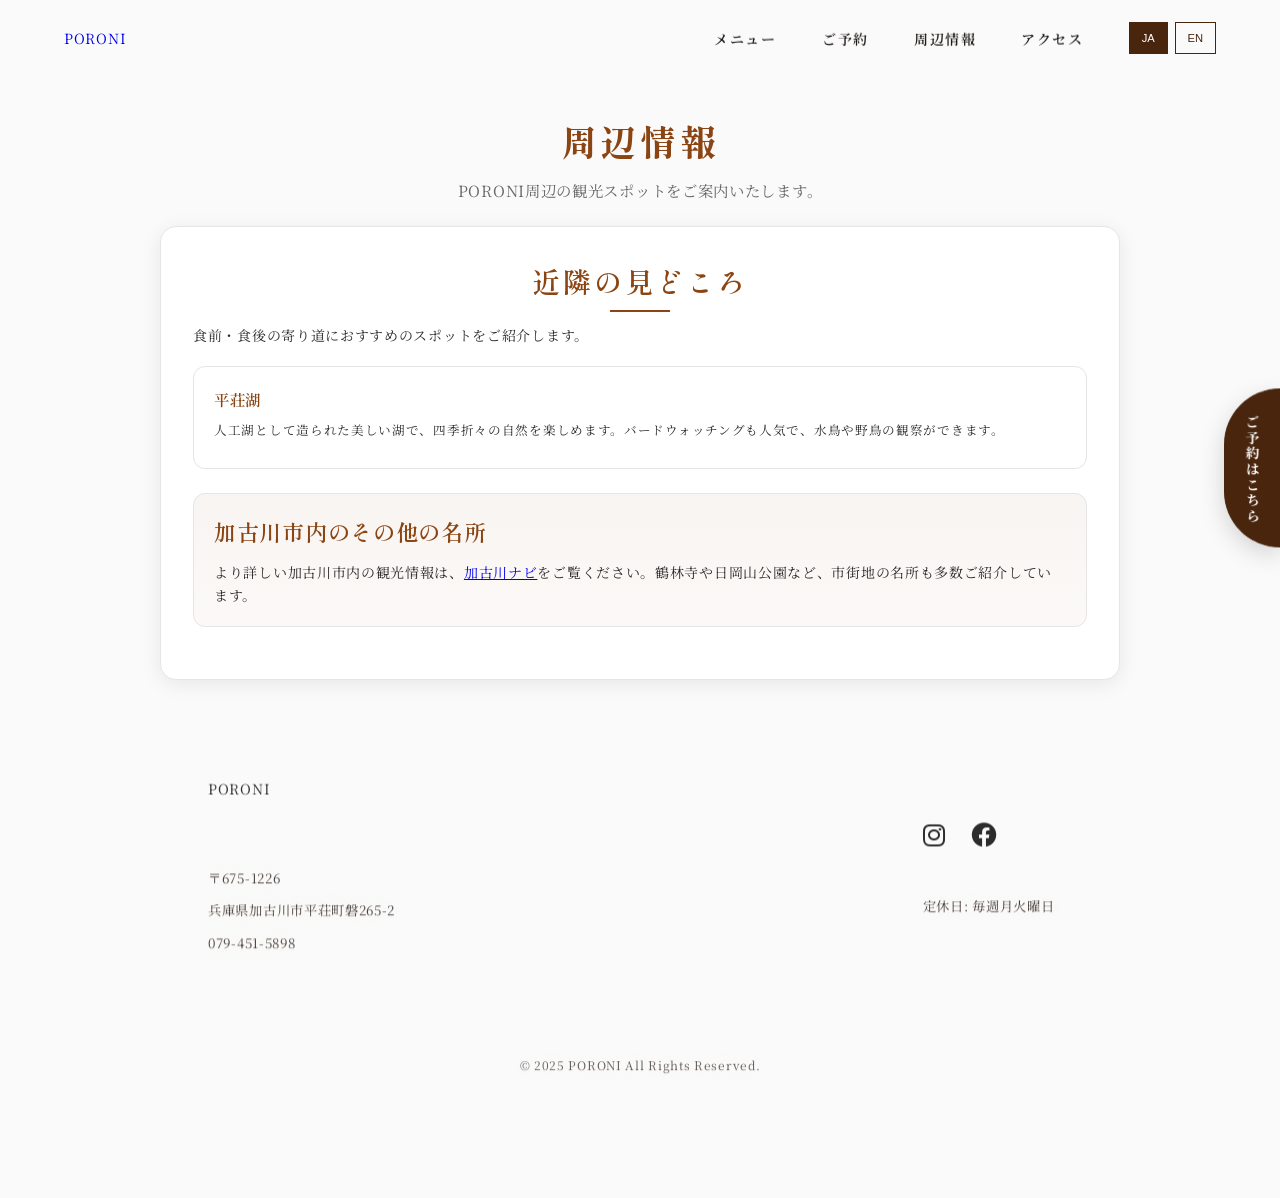
==== commit 3b2132c6: "Add files via upload" ====
--- a/area-info.html
+++ b/area-info.html
@@ -5,6 +5,8 @@
     <meta name="viewport" content="width=device-width, initial-scale=1.0">
     <meta name="format-detection" content="telephone=no">
     <title>周辺情報｜PORONI</title>
+    <link rel="icon" type="image/png" href="images/logo.png">
+    <link rel="apple-touch-icon" href="images/logo.png">
     
     <!-- OGP / Twitter Card -->
     <meta property="og:title" content="周辺情報｜PORONI">
--- a/styles.css
+++ b/styles.css
@@ -504,7 +504,7 @@
     color: rgba(95, 50, 20, 0.72);
 }
 
-.menu-item-price {
+.menu-item .menu-item-price {
     font-size: clamp(1rem, 2vw, 1.2rem);
     font-weight: 700;
     margin-bottom: 1.5rem;
@@ -1037,8 +1037,8 @@
     .mobile-menu-overlay {
         position: fixed;
         inset: 0;
-        background: rgba(38, 29, 24, 0.38);
-        backdrop-filter: blur(2px);
+        background: transparent;
+        backdrop-filter: none;
         opacity: 0;
         visibility: hidden;
         pointer-events: none;
@@ -1532,6 +1532,8 @@
 
 .media-heading-container {
     padding-top: clamp(3rem, 6vw, 5rem);
+    position: relative;
+    z-index: 16;
 }
 
 .media-section-title {
@@ -1546,16 +1548,20 @@
 
 .image-slider-section-top {
     background: transparent;
+    min-height: 100vh;
+    min-height: 100svh;
+    display: flex;
+    align-items: center;
     overflow: visible;
     z-index: 20;
 }
 
 .image-slider-section-top .three-slider-container {
-    transform: translateY(11rem);
+    transform: none;
 }
 
 .image-slider-section-top + .hero {
-    height: clamp(12rem, 22vw, 20rem);
+    height: 0;
     min-height: 0;
     padding: 0;
     background: transparent;
@@ -1618,6 +1624,61 @@
     outline: none;
     position: relative;
     z-index: 14;
+}
+
+.three-slider-selected-caption {
+    position: absolute;
+    left: 50%;
+    top: calc(50% + 13.5rem);
+    z-index: 24;
+    max-width: min(34rem, 82vw);
+    padding: 0.75rem 1.2rem;
+    color: #211b17;
+    background: rgba(250, 248, 245, 0.86);
+    border: 1px solid rgba(95, 50, 20, 0.18);
+    border-radius: 8px;
+    box-shadow: 0 14px 34px rgba(40, 28, 20, 0.12);
+    font-size: clamp(0.88rem, 1.3vw, 1rem);
+    line-height: 1.6;
+    letter-spacing: 0.08em;
+    text-align: center;
+    overflow-wrap: anywhere;
+    opacity: 0;
+    transform: translate(-50%, 0.8rem);
+    pointer-events: none;
+    transition: opacity 0.7s ease, transform 0.7s ease;
+}
+
+.three-slider-selected-caption.is-visible {
+    opacity: 1;
+    transform: translate(-50%, 0);
+    pointer-events: auto;
+}
+
+.three-slider-selected-caption p {
+    margin: 0 0 0.35rem;
+}
+
+.three-slider-selected-caption a {
+    display: inline-block;
+    padding: 0.15rem 0;
+    color: #49250E;
+    text-decoration: underline;
+    text-underline-offset: 0.22em;
+    pointer-events: auto;
+}
+
+.three-slider-selected-caption a:hover {
+    color: #7a4218;
+}
+
+@media (max-width: 768px) {
+    .three-slider-selected-caption {
+        top: calc(50% + 11.5rem);
+        max-width: min(21rem, 86vw);
+        padding: 0.65rem 0.95rem;
+        font-size: 0.86rem;
+    }
 }
 
 .menu-section,
@@ -1941,6 +2002,11 @@
     content: none;
 }
 
+.menu-section .menu-container {
+    position: relative;
+    z-index: 2;
+}
+
 .menu-container .section-title,
 .about-inner .section-title {
     display: flex;
@@ -1951,6 +2017,30 @@
     text-align: left;
     font-size: clamp(2rem, 3.4vw, 3rem);
     letter-spacing: 0.2em;
+}
+
+.menu-container .section-title {
+    width: fit-content;
+    max-width: 100%;
+    font-weight: 850;
+}
+
+.menu-container .section-title .section-title-text,
+.about-inner .section-title .section-title-text {
+    position: relative;
+    z-index: 1;
+    text-shadow:
+        0 0 2px rgba(255, 255, 255, 0.9),
+        0 0 5px rgba(255, 255, 255, 0.45);
+}
+
+.menu-container .section-title .section-title-text::before,
+.about-inner .section-title .section-title-text::before {
+    content: none;
+}
+
+.menu-section > .menu-container > .section-title {
+    margin-left: 0;
 }
 
 .menu-container .section-title::before,
@@ -1967,15 +2057,28 @@
 }
 
 .menu-intro {
-    max-width: 560px;
+    width: fit-content;
+    max-width: min(88%, 560px);
     margin: 0 0 clamp(2.5rem, 5vw, 4rem) 4.7rem;
+    padding: 0.32rem 0.65rem;
+    position: relative;
 }
 
 .menu-intro p {
-    color: rgba(36, 25, 21, 0.68);
+    position: relative;
+    z-index: 1;
+    color: rgba(36, 25, 21, 0.84);
     font-size: clamp(0.9rem, 1.1vw, 1rem);
+    font-weight: 520;
     letter-spacing: 0.08em;
     line-height: 2;
+    text-shadow:
+        0 0 1px rgba(255, 255, 255, 0.9),
+        0 0 4px rgba(255, 255, 255, 0.6);
+}
+
+.menu-intro::before {
+    content: none;
 }
 
 .menu-grid {
@@ -2054,14 +2157,14 @@
 
 .menu-item p {
     margin-bottom: 0.8rem;
-    color: rgba(36, 25, 21, 0.68);
+    color: rgba(36, 25, 21, 0.84);
     font-size: clamp(0.8rem, 1.5vw, 0.95rem);
     font-weight: 400;
     letter-spacing: 0.08em;
     line-height: 1.8;
 }
 
-.menu-item-price {
+.menu-item .menu-item-price {
     position: relative;
     margin-top: 1rem;
     margin-bottom: 0.1rem;
@@ -2083,8 +2186,8 @@
     background-color: #7a4218;
 }
 
-.menu-item-tax {
-    color: rgba(36, 25, 21, 0.66);
+.menu-item .menu-item-tax {
+    color: rgba(36, 25, 21, 0.8);
     font-size: 0.9rem;
 }
 
@@ -2099,11 +2202,11 @@
     border-top: 1px solid rgba(95, 50, 20, 0.14);
 }
 
-.menu-item-time {
+.menu-item .menu-item-time {
     display: flex;
     align-items: flex-start;
     gap: 0.6rem;
-    color: rgba(36, 25, 21, 0.7);
+    color: rgba(36, 25, 21, 0.84);
     font-size: clamp(0.78rem, 1.2vw, 0.9rem);
 }
 
@@ -2169,7 +2272,7 @@
     width: 100%;
     margin-bottom: 0;
     text-align: left;
-    color: rgba(36, 25, 21, 0.72);
+    color: rgba(36, 25, 21, 0.86);
     font-size: clamp(0.8rem, 1.2vw, 0.95rem);
     letter-spacing: 0.08em;
     line-height: 1.7;
@@ -2237,14 +2340,18 @@
     transform-style: preserve-3d;
 }
 
-.menu-container .section-title,
 .about-inner .section-title {
     text-shadow: 0 18px 28px rgba(40, 28, 20, 0.08);
 }
 
+.menu-container .section-title {
+    text-shadow:
+        0 1px 12px rgba(255, 255, 255, 0.45),
+        0 12px 22px rgba(40, 28, 20, 0.06);
+}
+
 .menu-intro {
     position: relative;
-    padding: 0;
     background: transparent;
     border: none;
     border-radius: 0;
@@ -2362,6 +2469,67 @@
 .about-content .info h3,
 .about-content .info p {
     transform: none;
+}
+
+.about-content .info h3,
+.about-content .info p,
+.footer-info p,
+.footer-hours p,
+.footer-bottom p {
+    position: relative;
+    z-index: 1;
+    width: fit-content;
+    text-shadow:
+        0 0 1px rgba(255, 255, 255, 0.9),
+        0 0 4px rgba(255, 255, 255, 0.58);
+    isolation: isolate;
+}
+
+.about-content .info p,
+.footer-info p,
+.footer-hours p {
+    color: rgba(36, 25, 21, 0.84);
+}
+
+.footer-bottom p {
+    color: rgba(36, 25, 21, 0.74);
+}
+
+.section-title-text,
+.menu-intro p .scroll-velocity-inner,
+.menu-item-content h3 .scroll-velocity-inner,
+.menu-item-description .scroll-velocity-inner,
+.menu-item .menu-item-tax .scroll-velocity-inner,
+.menu-item .menu-item-time .scroll-velocity-inner,
+.menu-note p .scroll-velocity-inner,
+.menu-item .menu-item-price .scroll-velocity-inner,
+.menu-badge .scroll-velocity-inner,
+.about-content .info h3 .scroll-velocity-inner,
+.about-content .info p .scroll-velocity-inner,
+.footer-info p .scroll-velocity-inner,
+.footer-hours p .scroll-velocity-inner,
+.footer-bottom p .scroll-velocity-inner {
+    display: inline;
+    text-shadow:
+        0 0 1px rgba(255, 255, 255, 0.9),
+        0 0 4px rgba(255, 255, 255, 0.6),
+        0 0 10px rgba(250, 247, 241, 0.54);
+    filter: drop-shadow(0 0 8px rgba(250, 247, 241, 0.48));
+    -webkit-box-decoration-break: clone;
+    box-decoration-break: clone;
+}
+
+.about-content .info h3 .scroll-velocity-inner,
+.about-content .info p .scroll-velocity-inner {
+    transform: none;
+}
+
+.about-content .info h3::before {
+    content: none;
+}
+
+.footer-bottom p {
+    margin-inline: auto;
 }
 
 .map-container {
@@ -2610,6 +2778,20 @@
     display: block;
 }
 
+.menu-intro p .scroll-velocity-inner,
+.menu-item-content h3 .scroll-velocity-inner,
+.menu-item-description .scroll-velocity-inner,
+.menu-item .menu-item-tax .scroll-velocity-inner,
+.menu-item .menu-item-time .scroll-velocity-inner,
+.menu-note p .scroll-velocity-inner,
+.menu-item .menu-item-price .scroll-velocity-inner,
+.menu-badge .scroll-velocity-inner,
+.footer-info p .scroll-velocity-inner,
+.footer-hours p .scroll-velocity-inner,
+.footer-bottom p .scroll-velocity-inner {
+    display: inline;
+}
+
 @media (prefers-reduced-motion: reduce) {
     .scroll-velocity-inner {
         transform: none;
